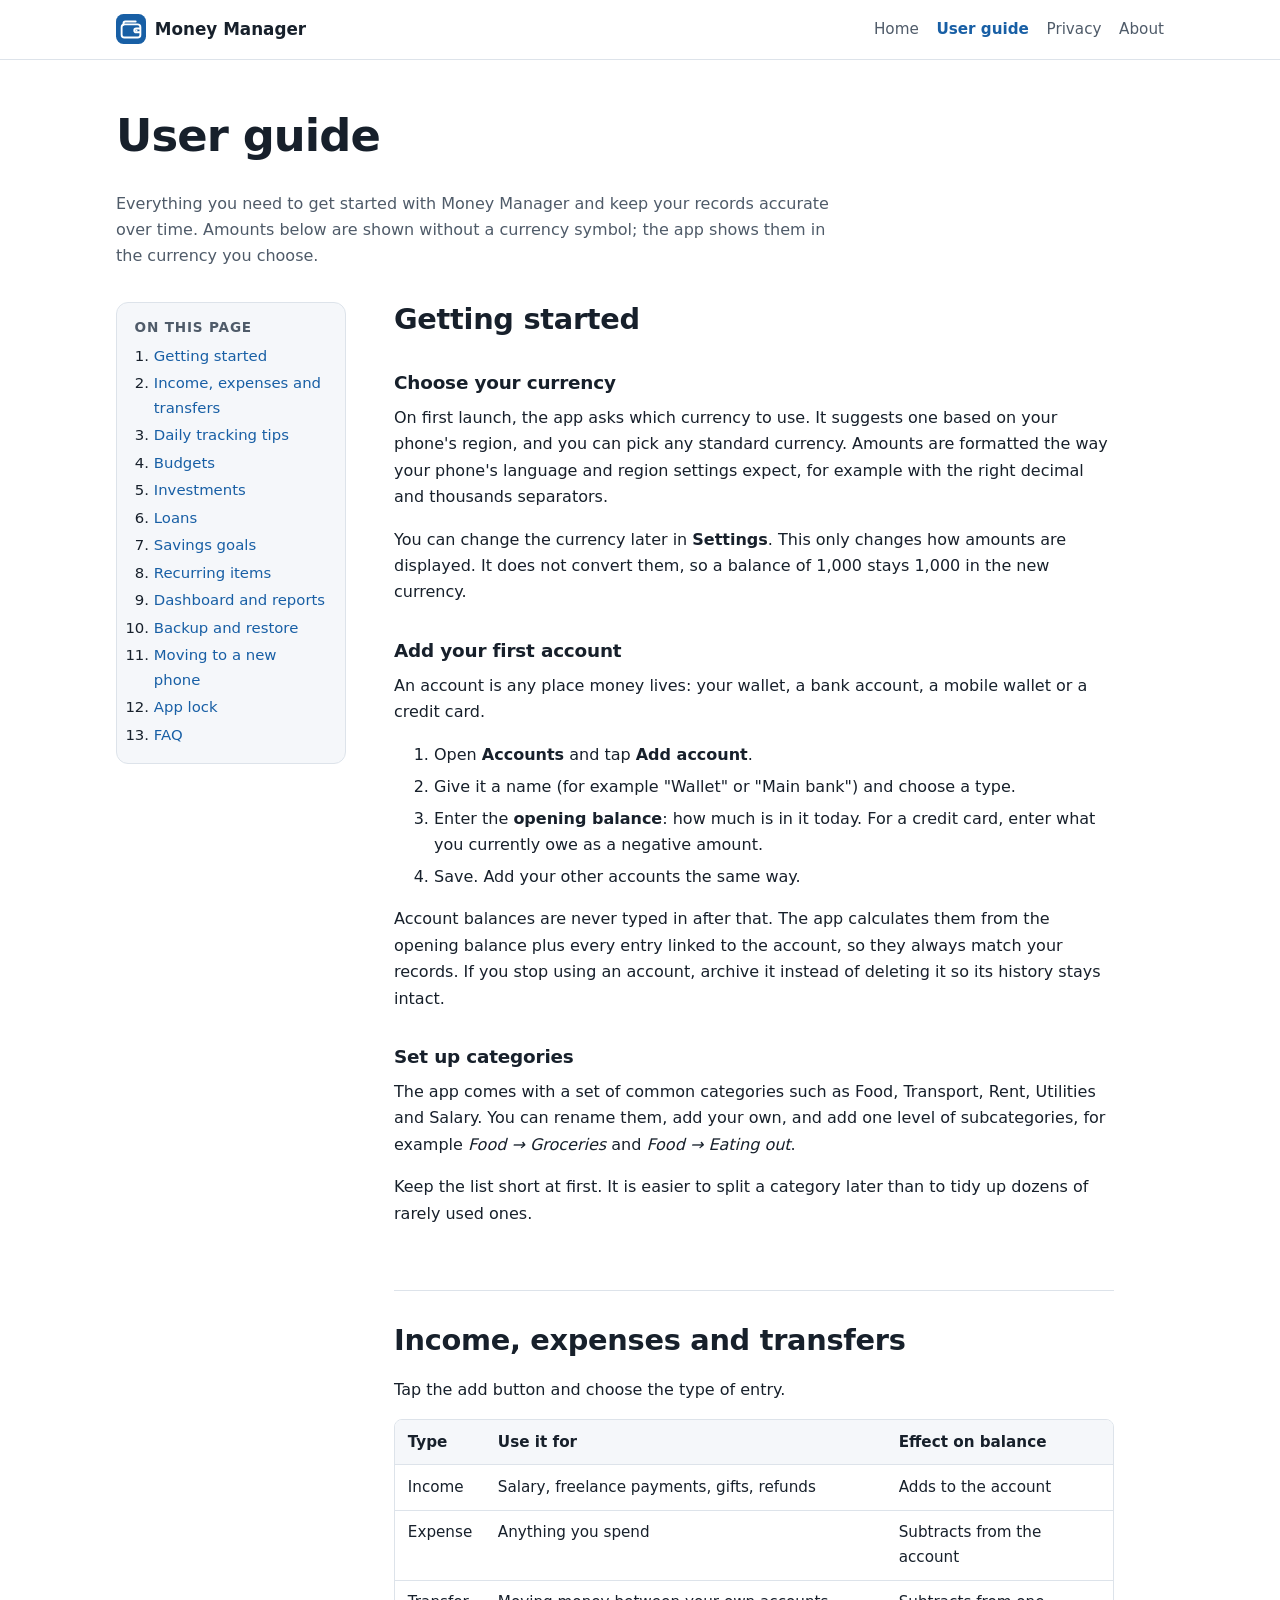
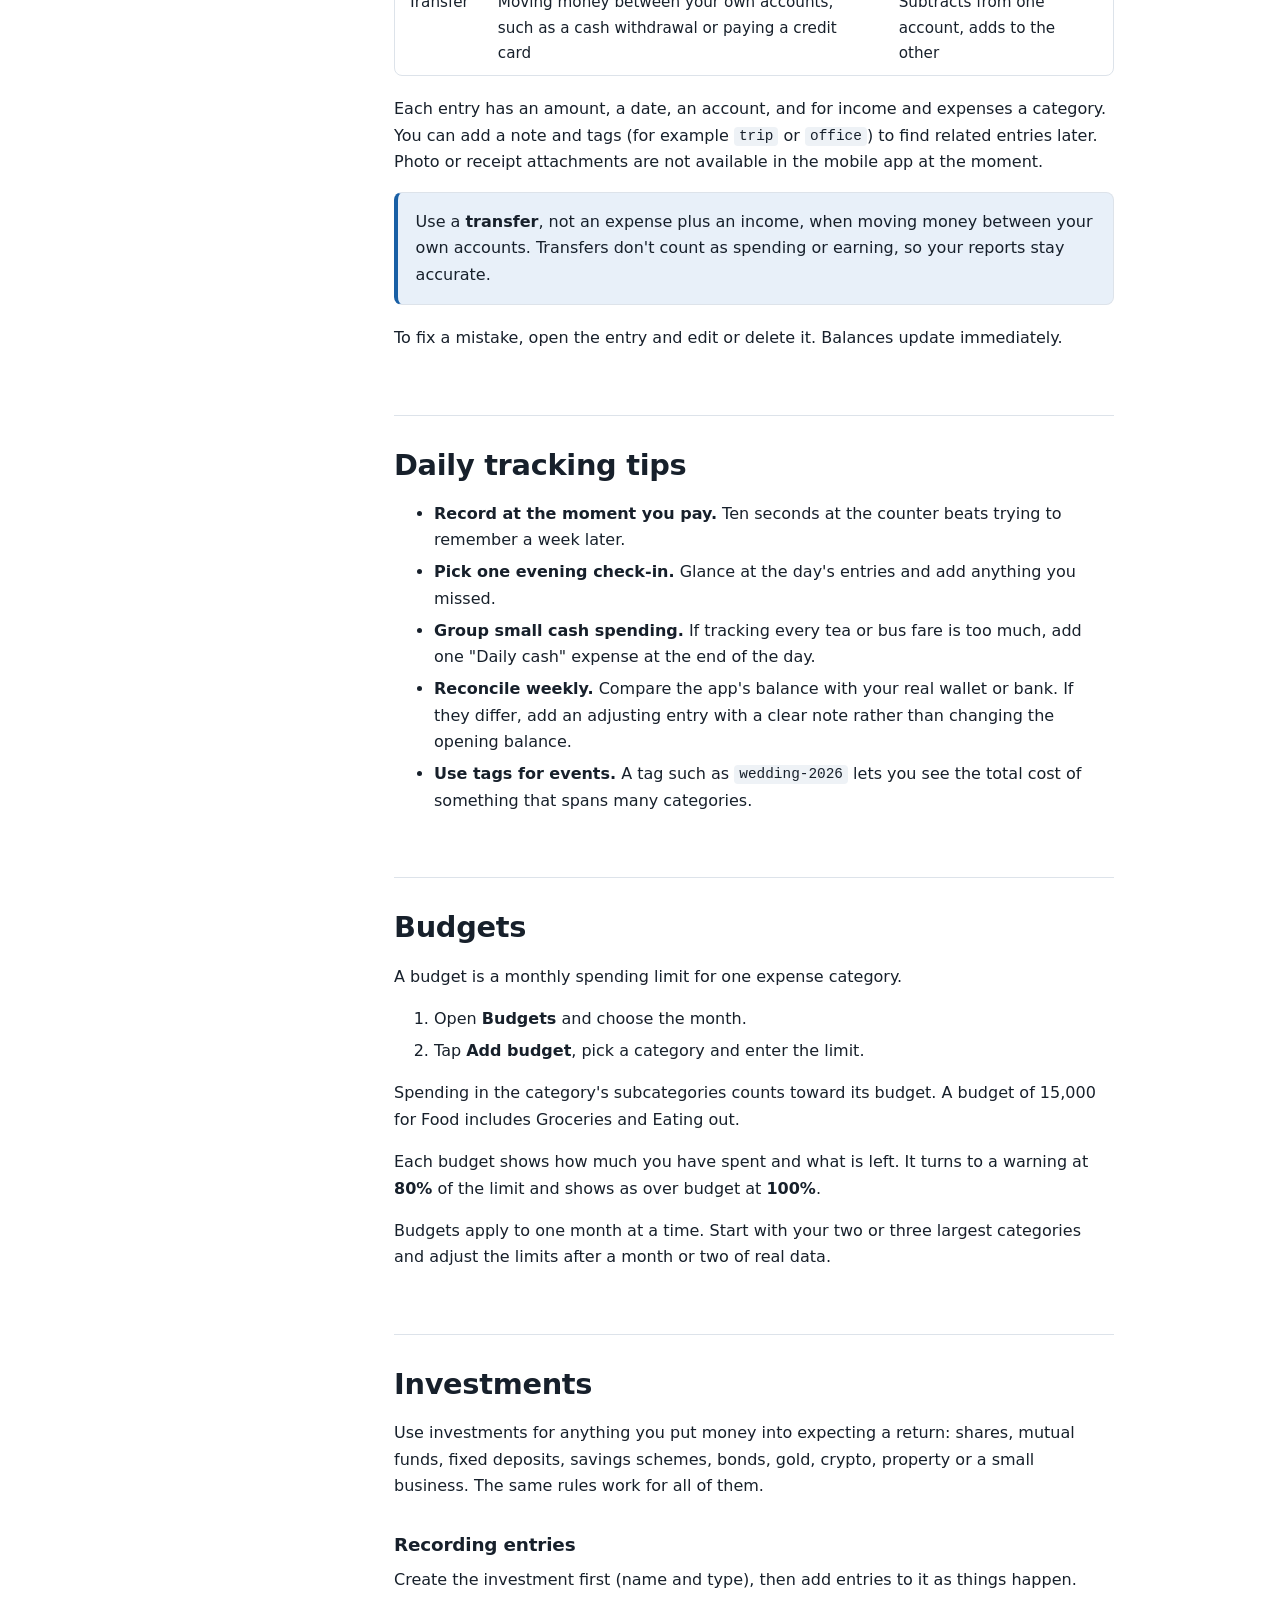
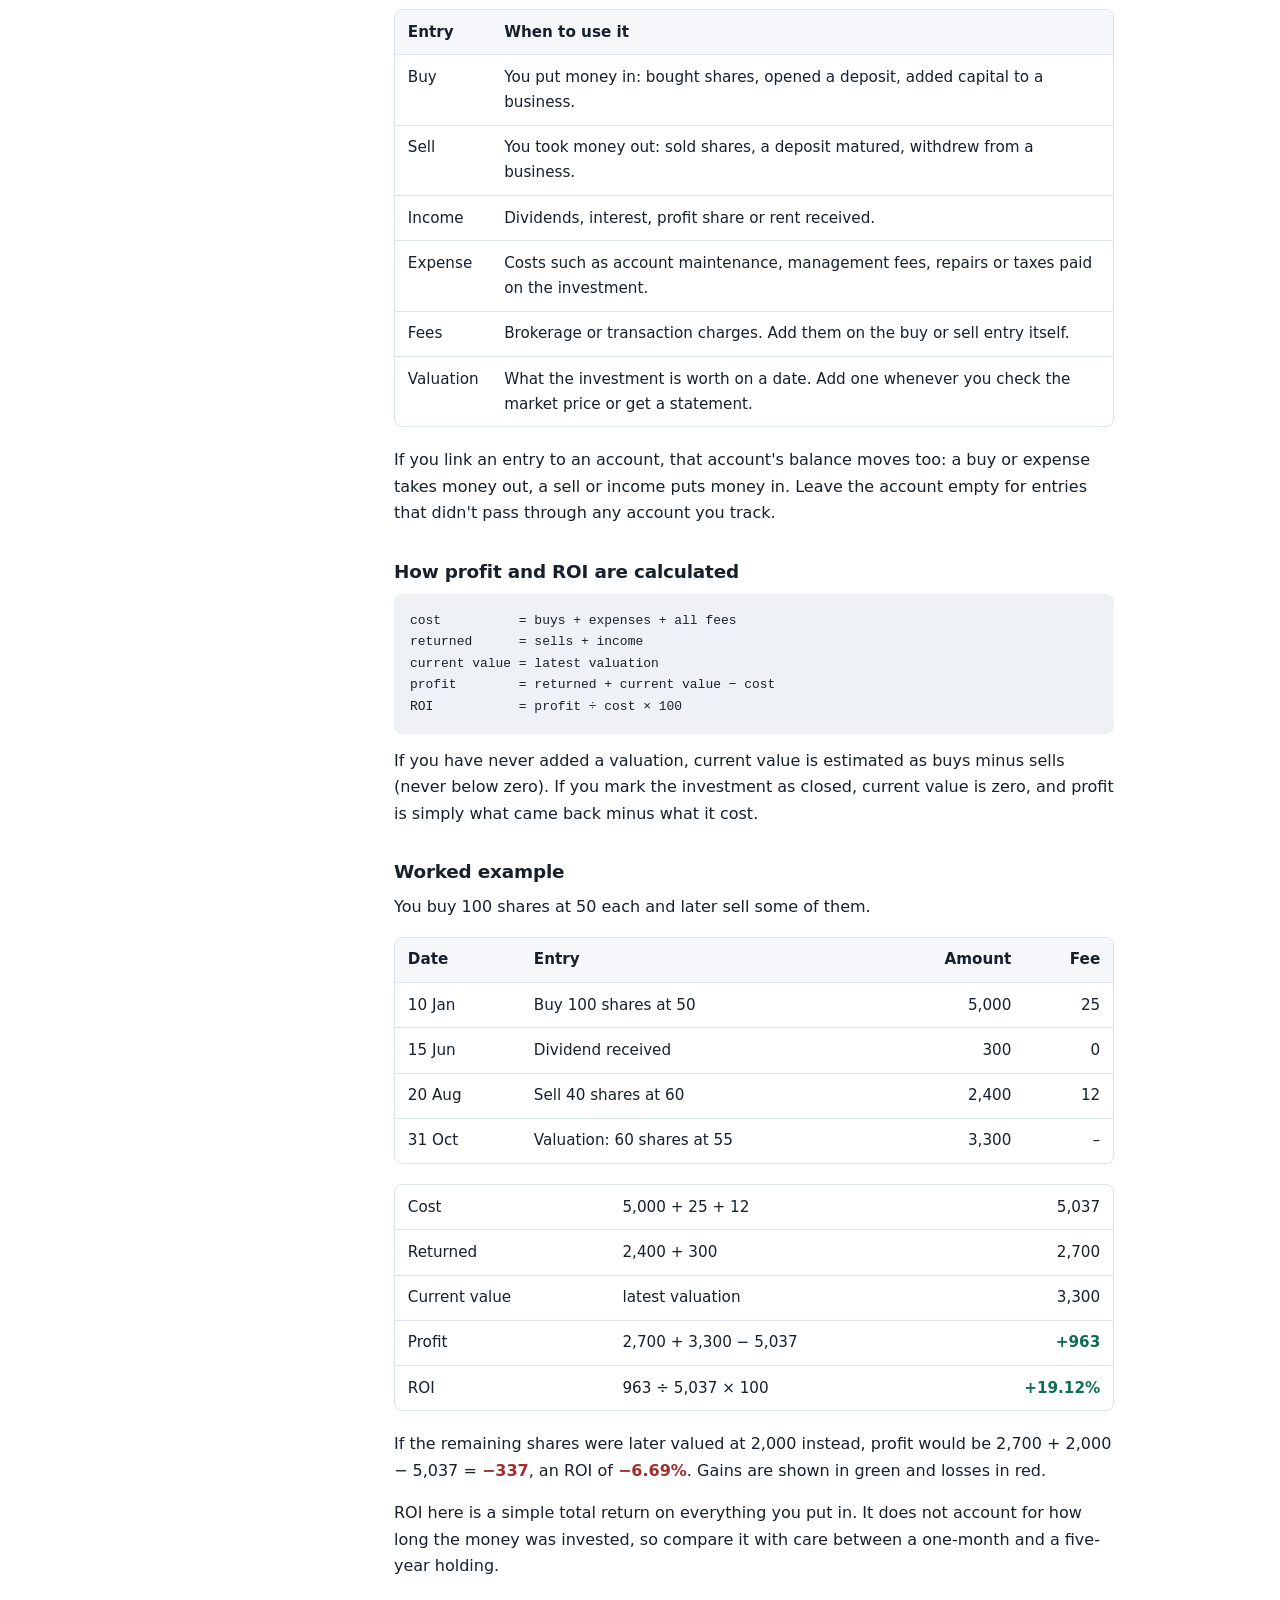
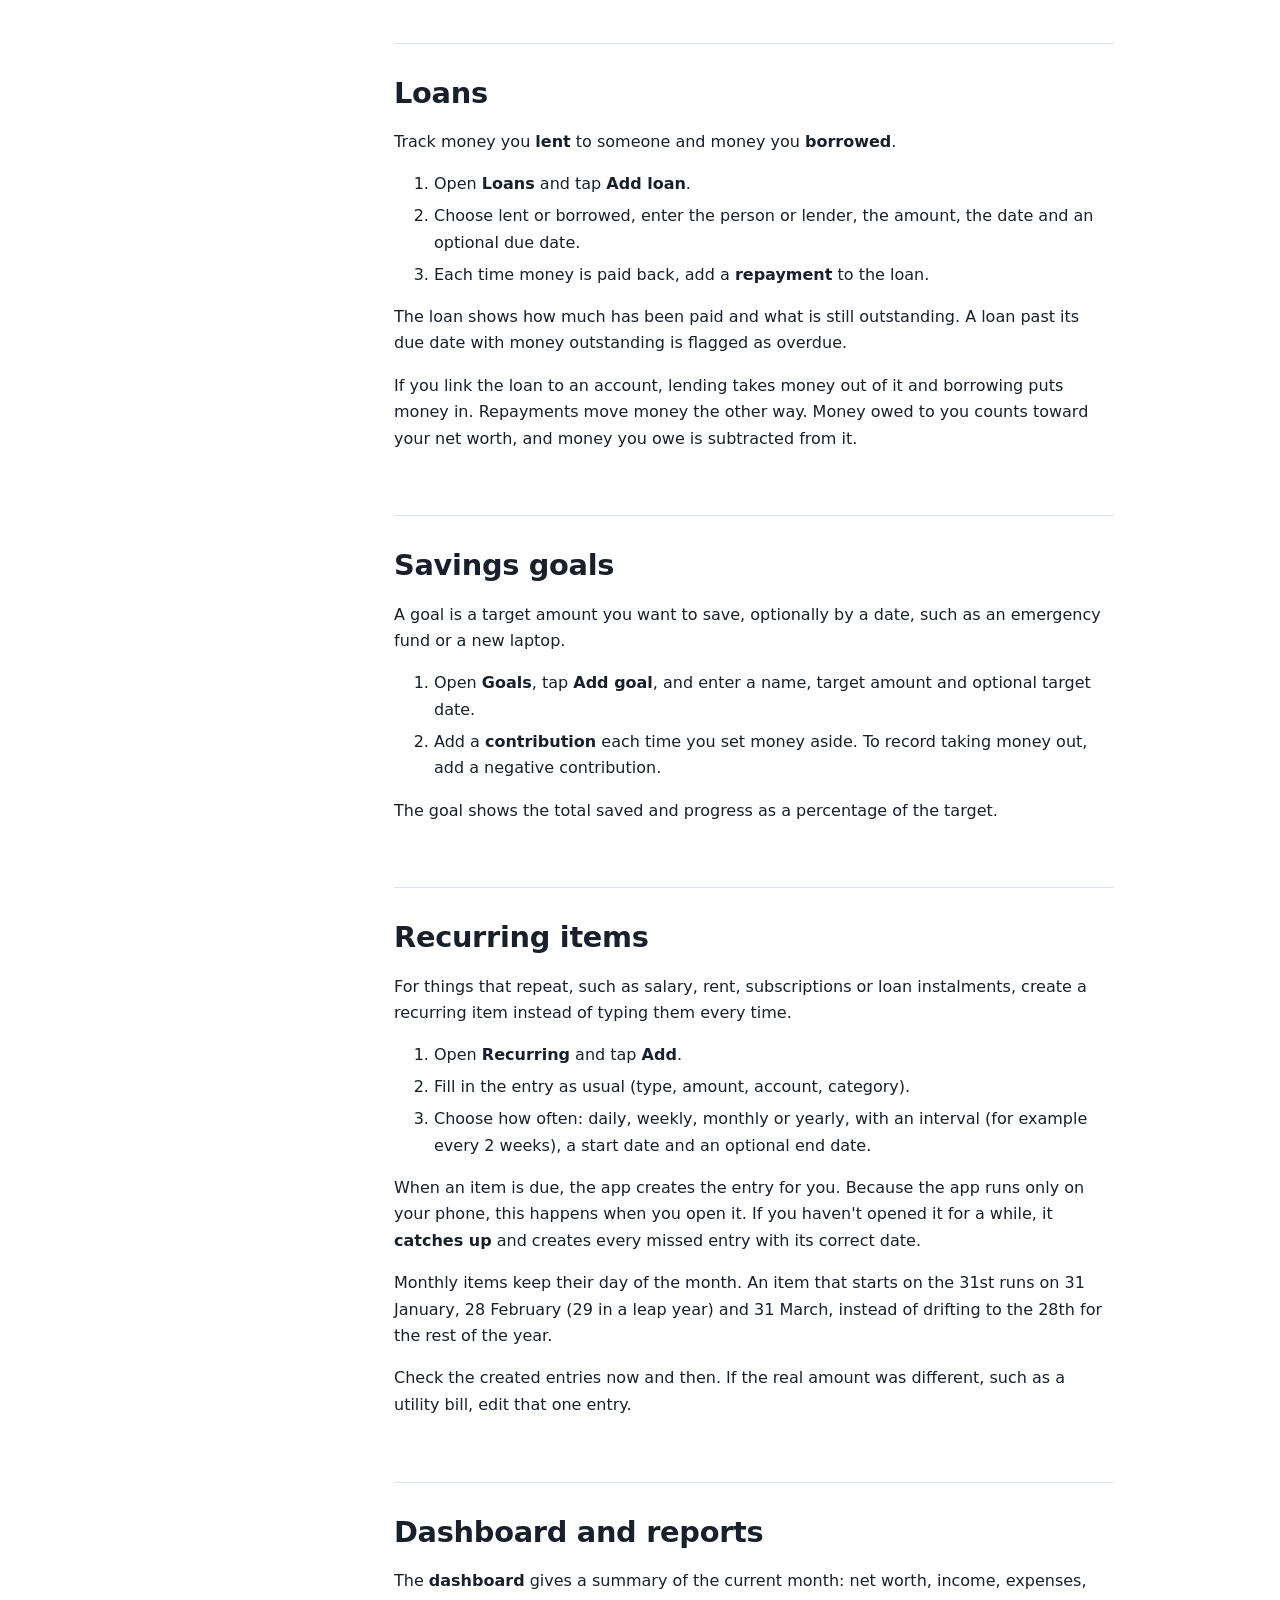
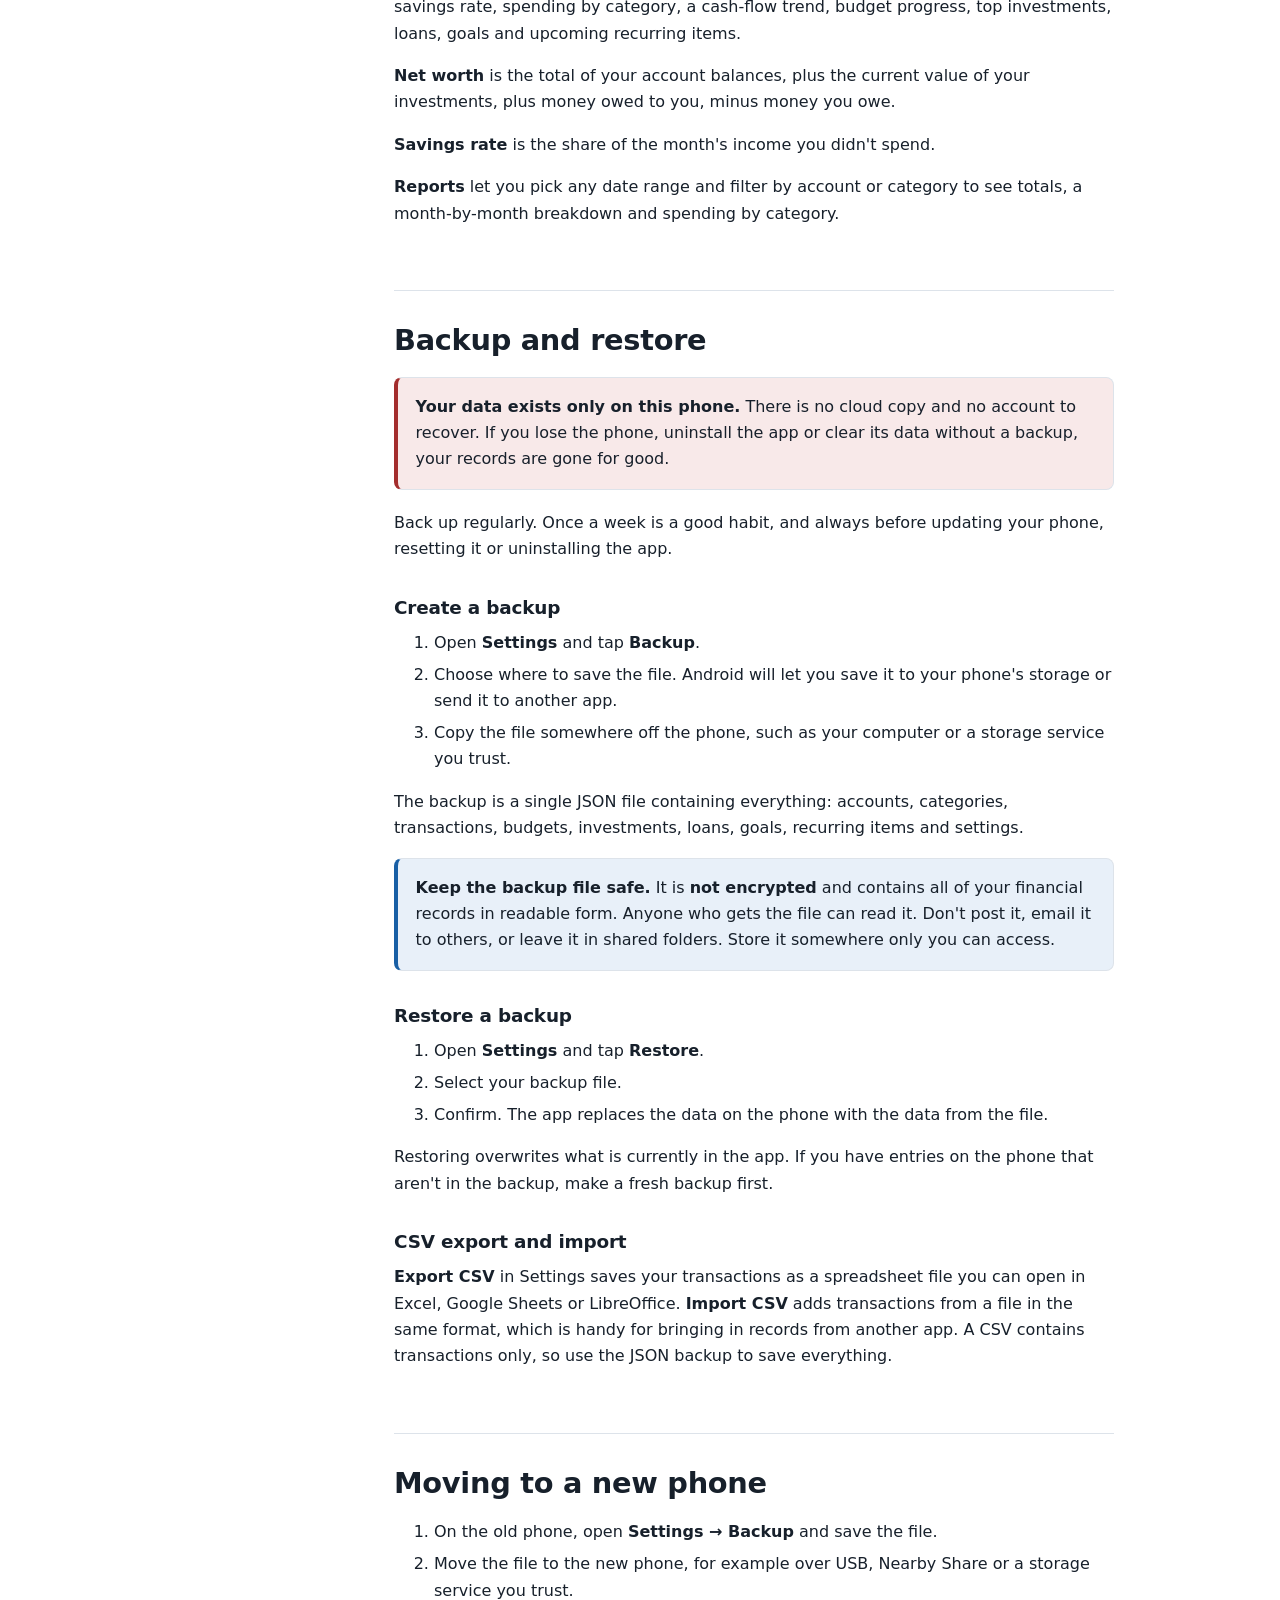
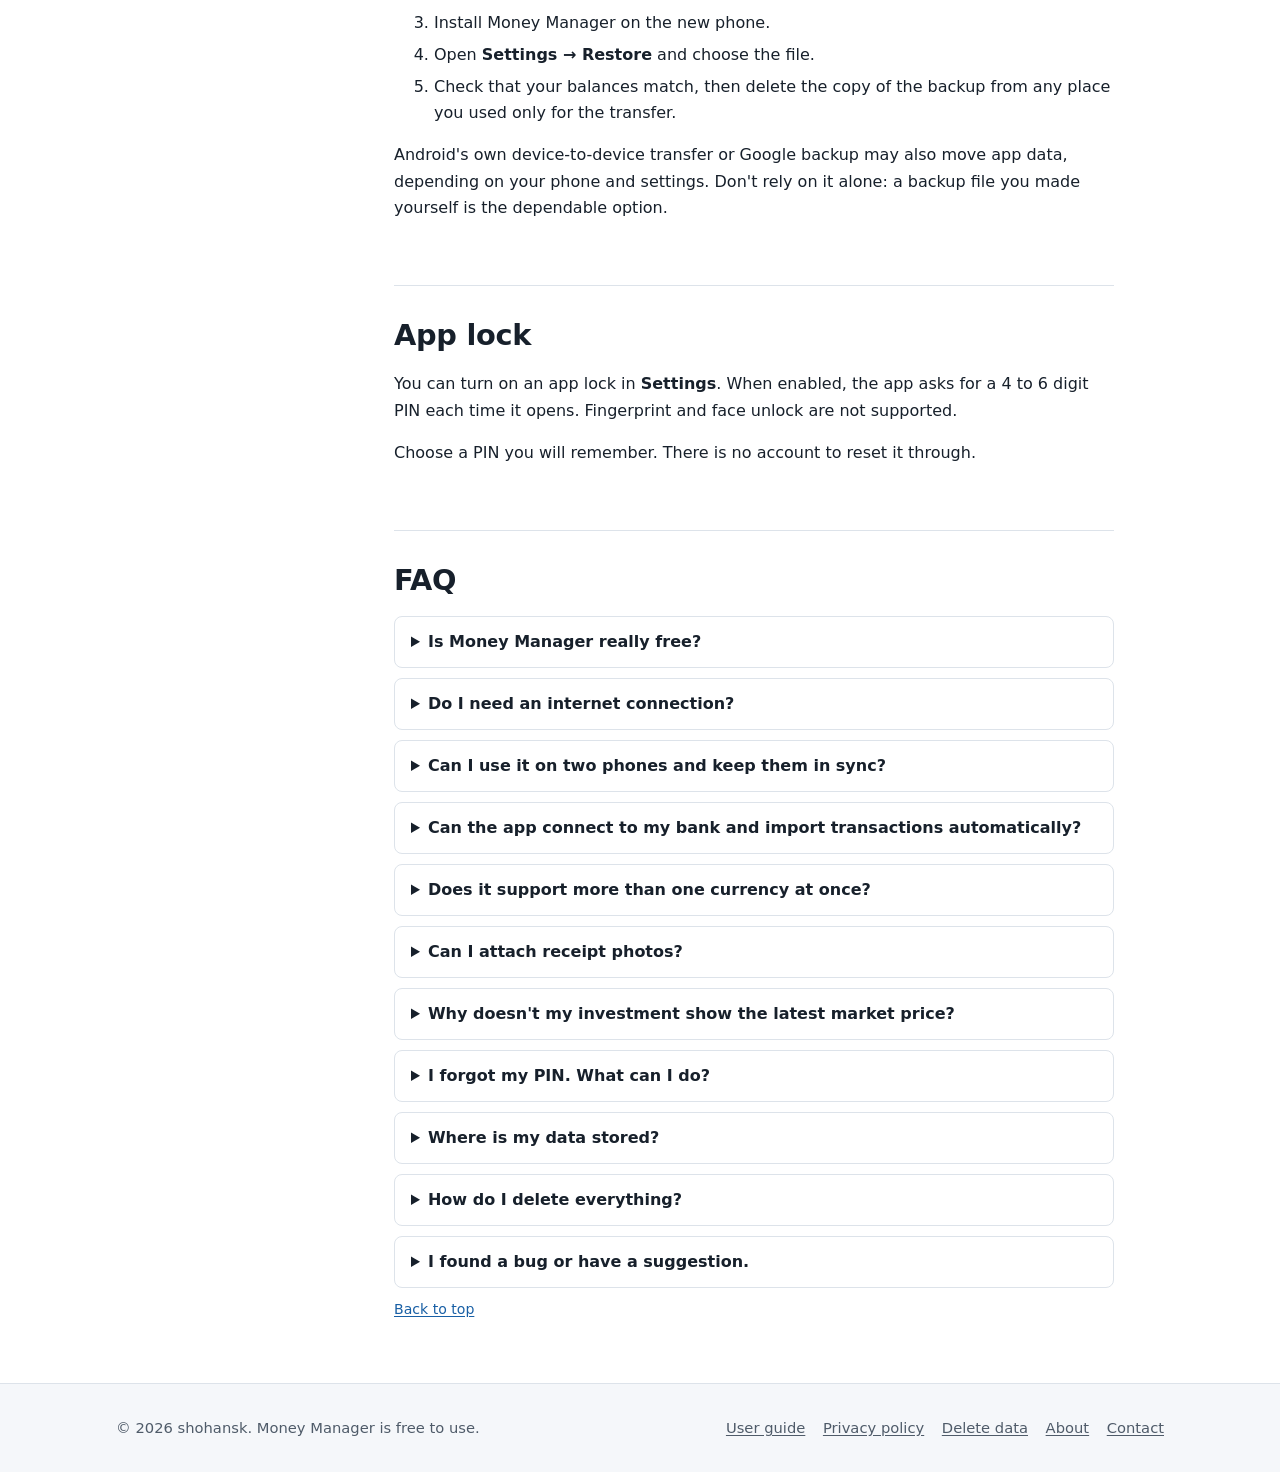
==== guide.html @ 329f346e "feat: Money Manager website, user guide and privacy policy Co-Authored-By: Claude Opus 5.5 <noreply@" ====
<!doctype html>
<html lang="en">
<head>
  <meta charset="utf-8">
  <meta name="viewport" content="width=device-width, initial-scale=1">
  <title>User guide · Money Manager</title>
  <meta name="description" content="How to use Money Manager: accounts, transactions, budgets, investments, loans, savings goals, recurring items, reports, and backup and restore.">
  <meta name="color-scheme" content="light dark">
  <meta name="theme-color" content="#185FA5">
  <link rel="canonical" href="https://shohansk.github.io/money-manager-site/guide.html">
  <link rel="icon" href="data:image/svg+xml,%3Csvg xmlns='http://www.w3.org/2000/svg' viewBox='0 0 32 32'%3E%3Crect width='32' height='32' rx='8' fill='%23185FA5'/%3E%3Crect x='6' y='9' width='20' height='15' rx='3' fill='none' stroke='white' stroke-width='2'/%3E%3Ccircle cx='21' cy='16.5' r='1.6' fill='white'/%3E%3C/svg%3E">
  <link rel="stylesheet" href="style.css">
</head>
<body>
  <a class="skip-link" href="#main">Skip to content</a>

  <header class="site-header">
    <div class="container">
      <a class="brand" href="index.html" aria-label="Money Manager home">
        <svg viewBox="0 0 32 32" aria-hidden="true"><rect width="32" height="32" rx="8" fill="#185FA5"/><path d="M8 11.5V10a2 2 0 0 1 2-2h11" fill="none" stroke="#fff" stroke-width="2" stroke-linecap="round"/><rect x="6" y="11" width="20" height="14" rx="3" fill="none" stroke="#fff" stroke-width="2"/><path d="M26 15.5h-4.5a2 2 0 0 0 0 4H26" fill="none" stroke="#fff" stroke-width="2"/><circle cx="21.8" cy="17.5" r="1.1" fill="#fff"/></svg>
        Money Manager
      </a>
      <nav class="site-nav" aria-label="Main">
        <ul>
          <li><a href="index.html">Home</a></li>
          <li><a href="guide.html" aria-current="page">User guide</a></li>
          <li><a href="privacy.html">Privacy</a></li>
          <li><a href="about.html">About</a></li>
        </ul>
      </nav>
    </div>
  </header>

  <main id="main">
    <div class="container">
      <div class="page-head prose">
        <h1 id="top">User guide</h1>
        <p>Everything you need to get started with Money Manager and keep your records accurate over time. Amounts below are shown without a currency symbol; the app shows them in the currency you choose.</p>
      </div>

      <div class="doc-layout">
        <nav class="toc" aria-labelledby="toc-title">
          <h2 id="toc-title">On this page</h2>
          <ol>
            <li><a href="#getting-started">Getting started</a></li>
            <li><a href="#transactions">Income, expenses and transfers</a></li>
            <li><a href="#daily-tips">Daily tracking tips</a></li>
            <li><a href="#budgets">Budgets</a></li>
            <li><a href="#investments">Investments</a></li>
            <li><a href="#loans">Loans</a></li>
            <li><a href="#goals">Savings goals</a></li>
            <li><a href="#recurring">Recurring items</a></li>
            <li><a href="#reports">Dashboard and reports</a></li>
            <li><a href="#backup">Backup and restore</a></li>
            <li><a href="#new-phone">Moving to a new phone</a></li>
            <li><a href="#app-lock">App lock</a></li>
            <li><a href="#faq">FAQ</a></li>
          </ol>
        </nav>

        <div class="doc-content prose">
          <section id="getting-started">
            <h2>Getting started</h2>
            <h3>Choose your currency</h3>
            <p>On first launch, the app asks which currency to use. It suggests one based on your phone's region, and you can pick any standard currency. Amounts are formatted the way your phone's language and region settings expect, for example with the right decimal and thousands separators.</p>
            <p>You can change the currency later in <strong>Settings</strong>. This only changes how amounts are displayed. It does not convert them, so a balance of 1,000 stays 1,000 in the new currency.</p>

            <h3>Add your first account</h3>
            <p>An account is any place money lives: your wallet, a bank account, a mobile wallet or a credit card.</p>
            <ol>
              <li>Open <strong>Accounts</strong> and tap <strong>Add account</strong>.</li>
              <li>Give it a name (for example "Wallet" or "Main bank") and choose a type.</li>
              <li>Enter the <strong>opening balance</strong>: how much is in it today. For a credit card, enter what you currently owe as a negative amount.</li>
              <li>Save. Add your other accounts the same way.</li>
            </ol>
            <p>Account balances are never typed in after that. The app calculates them from the opening balance plus every entry linked to the account, so they always match your records. If you stop using an account, archive it instead of deleting it so its history stays intact.</p>

            <h3>Set up categories</h3>
            <p>The app comes with a set of common categories such as Food, Transport, Rent, Utilities and Salary. You can rename them, add your own, and add one level of subcategories, for example <em>Food → Groceries</em> and <em>Food → Eating out</em>.</p>
            <p>Keep the list short at first. It is easier to split a category later than to tidy up dozens of rarely used ones.</p>
          </section>

          <section id="transactions">
            <h2>Income, expenses and transfers</h2>
            <p>Tap the add button and choose the type of entry.</p>
            <div class="table-wrap">
              <table>
                <thead><tr><th>Type</th><th>Use it for</th><th>Effect on balance</th></tr></thead>
                <tbody>
                  <tr><td>Income</td><td>Salary, freelance payments, gifts, refunds</td><td>Adds to the account</td></tr>
                  <tr><td>Expense</td><td>Anything you spend</td><td>Subtracts from the account</td></tr>
                  <tr><td>Transfer</td><td>Moving money between your own accounts, such as a cash withdrawal or paying a credit card</td><td>Subtracts from one account, adds to the other</td></tr>
                </tbody>
              </table>
            </div>
            <p>Each entry has an amount, a date, an account, and for income and expenses a category. You can add a note and tags (for example <code>trip</code> or <code>office</code>) to find related entries later. Photo or receipt attachments are not available in the mobile app at the moment.</p>
            <div class="callout">
              <p>Use a <strong>transfer</strong>, not an expense plus an income, when moving money between your own accounts. Transfers don't count as spending or earning, so your reports stay accurate.</p>
            </div>
            <p>To fix a mistake, open the entry and edit or delete it. Balances update immediately.</p>
          </section>

          <section id="daily-tips">
            <h2>Daily tracking tips</h2>
            <ul>
              <li><strong>Record at the moment you pay.</strong> Ten seconds at the counter beats trying to remember a week later.</li>
              <li><strong>Pick one evening check-in.</strong> Glance at the day's entries and add anything you missed.</li>
              <li><strong>Group small cash spending.</strong> If tracking every tea or bus fare is too much, add one "Daily cash" expense at the end of the day.</li>
              <li><strong>Reconcile weekly.</strong> Compare the app's balance with your real wallet or bank. If they differ, add an adjusting entry with a clear note rather than changing the opening balance.</li>
              <li><strong>Use tags for events.</strong> A tag such as <code>wedding-2026</code> lets you see the total cost of something that spans many categories.</li>
            </ul>
          </section>

          <section id="budgets">
            <h2>Budgets</h2>
            <p>A budget is a monthly spending limit for one expense category.</p>
            <ol>
              <li>Open <strong>Budgets</strong> and choose the month.</li>
              <li>Tap <strong>Add budget</strong>, pick a category and enter the limit.</li>
            </ol>
            <p>Spending in the category's subcategories counts toward its budget. A budget of 15,000 for Food includes Groceries and Eating out.</p>
            <p>Each budget shows how much you have spent and what is left. It turns to a warning at <strong>80%</strong> of the limit and shows as over budget at <strong>100%</strong>.</p>
            <p>Budgets apply to one month at a time. Start with your two or three largest categories and adjust the limits after a month or two of real data.</p>
          </section>

          <section id="investments">
            <h2>Investments</h2>
            <p>Use investments for anything you put money into expecting a return: shares, mutual funds, fixed deposits, savings schemes, bonds, gold, crypto, property or a small business. The same rules work for all of them.</p>

            <h3>Recording entries</h3>
            <p>Create the investment first (name and type), then add entries to it as things happen.</p>
            <div class="table-wrap">
              <table>
                <thead><tr><th>Entry</th><th>When to use it</th></tr></thead>
                <tbody>
                  <tr><td>Buy</td><td>You put money in: bought shares, opened a deposit, added capital to a business.</td></tr>
                  <tr><td>Sell</td><td>You took money out: sold shares, a deposit matured, withdrew from a business.</td></tr>
                  <tr><td>Income</td><td>Dividends, interest, profit share or rent received.</td></tr>
                  <tr><td>Expense</td><td>Costs such as account maintenance, management fees, repairs or taxes paid on the investment.</td></tr>
                  <tr><td>Fees</td><td>Brokerage or transaction charges. Add them on the buy or sell entry itself.</td></tr>
                  <tr><td>Valuation</td><td>What the investment is worth on a date. Add one whenever you check the market price or get a statement.</td></tr>
                </tbody>
              </table>
            </div>
            <p>If you link an entry to an account, that account's balance moves too: a buy or expense takes money out, a sell or income puts money in. Leave the account empty for entries that didn't pass through any account you track.</p>

            <h3>How profit and ROI are calculated</h3>
            <pre><code>cost          = buys + expenses + all fees
returned      = sells + income
current value = latest valuation
profit        = returned + current value − cost
ROI           = profit ÷ cost × 100</code></pre>
            <p>If you have never added a valuation, current value is estimated as buys minus sells (never below zero). If you mark the investment as closed, current value is zero, and profit is simply what came back minus what it cost.</p>

            <h3>Worked example</h3>
            <p>You buy 100 shares at 50 each and later sell some of them.</p>
            <div class="table-wrap">
              <table>
                <thead><tr><th>Date</th><th>Entry</th><th class="num">Amount</th><th class="num">Fee</th></tr></thead>
                <tbody>
                  <tr><td>10 Jan</td><td>Buy 100 shares at 50</td><td class="num">5,000</td><td class="num">25</td></tr>
                  <tr><td>15 Jun</td><td>Dividend received</td><td class="num">300</td><td class="num">0</td></tr>
                  <tr><td>20 Aug</td><td>Sell 40 shares at 60</td><td class="num">2,400</td><td class="num">12</td></tr>
                  <tr><td>31 Oct</td><td>Valuation: 60 shares at 55</td><td class="num">3,300</td><td class="num">–</td></tr>
                </tbody>
              </table>
            </div>
            <div class="table-wrap">
              <table>
                <tbody>
                  <tr><td>Cost</td><td>5,000 + 25 + 12</td><td class="num">5,037</td></tr>
                  <tr><td>Returned</td><td>2,400 + 300</td><td class="num">2,700</td></tr>
                  <tr><td>Current value</td><td>latest valuation</td><td class="num">3,300</td></tr>
                  <tr><td>Profit</td><td>2,700 + 3,300 − 5,037</td><td class="num gain">+963</td></tr>
                  <tr><td>ROI</td><td>963 ÷ 5,037 × 100</td><td class="num gain">+19.12%</td></tr>
                </tbody>
              </table>
            </div>
            <p>If the remaining shares were later valued at 2,000 instead, profit would be 2,700 + 2,000 − 5,037 = <span class="loss">−337</span>, an ROI of <span class="loss">−6.69%</span>. Gains are shown in green and losses in red.</p>
            <p>ROI here is a simple total return on everything you put in. It does not account for how long the money was invested, so compare it with care between a one-month and a five-year holding.</p>
          </section>

          <section id="loans">
            <h2>Loans</h2>
            <p>Track money you <strong>lent</strong> to someone and money you <strong>borrowed</strong>.</p>
            <ol>
              <li>Open <strong>Loans</strong> and tap <strong>Add loan</strong>.</li>
              <li>Choose lent or borrowed, enter the person or lender, the amount, the date and an optional due date.</li>
              <li>Each time money is paid back, add a <strong>repayment</strong> to the loan.</li>
            </ol>
            <p>The loan shows how much has been paid and what is still outstanding. A loan past its due date with money outstanding is flagged as overdue.</p>
            <p>If you link the loan to an account, lending takes money out of it and borrowing puts money in. Repayments move money the other way. Money owed to you counts toward your net worth, and money you owe is subtracted from it.</p>
          </section>

          <section id="goals">
            <h2>Savings goals</h2>
            <p>A goal is a target amount you want to save, optionally by a date, such as an emergency fund or a new laptop.</p>
            <ol>
              <li>Open <strong>Goals</strong>, tap <strong>Add goal</strong>, and enter a name, target amount and optional target date.</li>
              <li>Add a <strong>contribution</strong> each time you set money aside. To record taking money out, add a negative contribution.</li>
            </ol>
            <p>The goal shows the total saved and progress as a percentage of the target.</p>
          </section>

          <section id="recurring">
            <h2>Recurring items</h2>
            <p>For things that repeat, such as salary, rent, subscriptions or loan instalments, create a recurring item instead of typing them every time.</p>
            <ol>
              <li>Open <strong>Recurring</strong> and tap <strong>Add</strong>.</li>
              <li>Fill in the entry as usual (type, amount, account, category).</li>
              <li>Choose how often: daily, weekly, monthly or yearly, with an interval (for example every 2 weeks), a start date and an optional end date.</li>
            </ol>
            <p>When an item is due, the app creates the entry for you. Because the app runs only on your phone, this happens when you open it. If you haven't opened it for a while, it <strong>catches up</strong> and creates every missed entry with its correct date.</p>
            <p>Monthly items keep their day of the month. An item that starts on the 31st runs on 31 January, 28 February (29 in a leap year) and 31 March, instead of drifting to the 28th for the rest of the year.</p>
            <p>Check the created entries now and then. If the real amount was different, such as a utility bill, edit that one entry.</p>
          </section>

          <section id="reports">
            <h2>Dashboard and reports</h2>
            <p>The <strong>dashboard</strong> gives a summary of the current month: net worth, income, expenses, savings rate, spending by category, a cash-flow trend, budget progress, top investments, loans, goals and upcoming recurring items.</p>
            <p><strong>Net worth</strong> is the total of your account balances, plus the current value of your investments, plus money owed to you, minus money you owe.</p>
            <p><strong>Savings rate</strong> is the share of the month's income you didn't spend.</p>
            <p><strong>Reports</strong> let you pick any date range and filter by account or category to see totals, a month-by-month breakdown and spending by category.</p>
          </section>

          <section id="backup">
            <h2>Backup and restore</h2>
            <div class="callout callout-warn">
              <p><strong>Your data exists only on this phone.</strong> There is no cloud copy and no account to recover. If you lose the phone, uninstall the app or clear its data without a backup, your records are gone for good.</p>
            </div>
            <p>Back up regularly. Once a week is a good habit, and always before updating your phone, resetting it or uninstalling the app.</p>

            <h3>Create a backup</h3>
            <ol>
              <li>Open <strong>Settings</strong> and tap <strong>Backup</strong>.</li>
              <li>Choose where to save the file. Android will let you save it to your phone's storage or send it to another app.</li>
              <li>Copy the file somewhere off the phone, such as your computer or a storage service you trust.</li>
            </ol>
            <p>The backup is a single JSON file containing everything: accounts, categories, transactions, budgets, investments, loans, goals, recurring items and settings.</p>

            <div class="callout">
              <p><strong>Keep the backup file safe.</strong> It is <strong>not encrypted</strong> and contains all of your financial records in readable form. Anyone who gets the file can read it. Don't post it, email it to others, or leave it in shared folders. Store it somewhere only you can access.</p>
            </div>

            <h3>Restore a backup</h3>
            <ol>
              <li>Open <strong>Settings</strong> and tap <strong>Restore</strong>.</li>
              <li>Select your backup file.</li>
              <li>Confirm. The app replaces the data on the phone with the data from the file.</li>
            </ol>
            <p>Restoring overwrites what is currently in the app. If you have entries on the phone that aren't in the backup, make a fresh backup first.</p>

            <h3>CSV export and import</h3>
            <p><strong>Export CSV</strong> in Settings saves your transactions as a spreadsheet file you can open in Excel, Google Sheets or LibreOffice. <strong>Import CSV</strong> adds transactions from a file in the same format, which is handy for bringing in records from another app. A CSV contains transactions only, so use the JSON backup to save everything.</p>
          </section>

          <section id="new-phone">
            <h2>Moving to a new phone</h2>
            <ol>
              <li>On the old phone, open <strong>Settings → Backup</strong> and save the file.</li>
              <li>Move the file to the new phone, for example over USB, Nearby Share or a storage service you trust.</li>
              <li>Install Money Manager on the new phone.</li>
              <li>Open <strong>Settings → Restore</strong> and choose the file.</li>
              <li>Check that your balances match, then delete the copy of the backup from any place you used only for the transfer.</li>
            </ol>
            <p>Android's own device-to-device transfer or Google backup may also move app data, depending on your phone and settings. Don't rely on it alone: a backup file you made yourself is the dependable option.</p>
          </section>

          <section id="app-lock">
            <h2>App lock</h2>
            <p>You can turn on an app lock in <strong>Settings</strong>. When enabled, the app asks for a 4 to 6 digit PIN each time it opens. Fingerprint and face unlock are not supported.</p>
            <p>Choose a PIN you will remember. There is no account to reset it through.</p>
          </section>

          <section id="faq">
            <h2>FAQ</h2>
            <details>
              <summary>Is Money Manager really free?</summary>
              <p>Yes. There are no ads, no in-app purchases and no subscription.</p>
            </details>
            <details>
              <summary>Do I need an internet connection?</summary>
              <p>No. The app works fully offline and makes no network requests.</p>
            </details>
            <details>
              <summary>Can I use it on two phones and keep them in sync?</summary>
              <p>No. There is no sync because there is no server. You can move data between phones with a backup file, but changes made on one phone won't appear on the other.</p>
            </details>
            <details>
              <summary>Can the app connect to my bank and import transactions automatically?</summary>
              <p>No. Entries are added by you, or imported from a CSV file.</p>
            </details>
            <details>
              <summary>Does it support more than one currency at once?</summary>
              <p>No. All amounts use the single currency you chose. Changing the currency in Settings changes the symbol and format only; it doesn't convert existing amounts.</p>
            </details>
            <details>
              <summary>Can I attach receipt photos?</summary>
              <p>Not in the current mobile app. Use the note field to record details.</p>
            </details>
            <details>
              <summary>Why doesn't my investment show the latest market price?</summary>
              <p>The app never goes online, so it can't fetch prices. Add a valuation whenever you want to update the current value.</p>
            </details>
            <details>
              <summary>I forgot my PIN. What can I do?</summary>
              <p>There is no remote reset. If you can't unlock the app, you would need to clear its data, which deletes your records, and then restore from your latest backup.</p>
            </details>
            <details>
              <summary>Where is my data stored?</summary>
              <p>In a private database inside the app's storage on your phone. Other apps can't read it. See the <a href="privacy.html">privacy policy</a> for details.</p>
            </details>
            <details>
              <summary>How do I delete everything?</summary>
              <p>Use <strong>Settings → Delete all data</strong>, or see <a href="delete-data.html">how to delete your data</a> for other options.</p>
            </details>
            <details>
              <summary>I found a bug or have a suggestion.</summary>
              <p>Please open an issue on <a href="https://github.com/shohansk/money-manager-site/issues">GitHub Issues</a>. Don't include real financial data or your backup file.</p>
            </details>
            <p class="back-top"><a href="#top">Back to top</a></p>
          </section>
        </div>
      </div>
    </div>
  </main>

  <footer class="site-footer">
    <div class="container">
      <p>&copy; 2026 shohansk. Money Manager is free to use.</p>
      <ul>
        <li><a href="guide.html">User guide</a></li>
        <li><a href="privacy.html">Privacy policy</a></li>
        <li><a href="delete-data.html">Delete data</a></li>
        <li><a href="about.html">About</a></li>
        <li><a href="https://github.com/shohansk/money-manager-site/issues">Contact</a></li>
      </ul>
    </div>
  </footer>
</body>
</html>
---- style.css ----
/* Money Manager site: shared styles. No build step. */

:root {
  --accent: #185fa5;
  --accent-strong: #124a82;
  --accent-soft: #e8f0f9;
  --gain: #0f6e56;
  --gain-soft: #e5f3ef;
  --loss: #a32d2d;
  --loss-soft: #f8e9e9;
  --bg: #ffffff;
  --bg-alt: #f5f7fa;
  --surface: #ffffff;
  --text: #17202b;
  --muted: #4f5b69;
  --border: #dde3ea;
  --code-bg: #eef2f6;
  --shadow: 0 1px 2px rgba(16, 24, 40, 0.05), 0 4px 16px rgba(16, 24, 40, 0.05);
  --radius: 12px;
  --max: 1080px;
  --prose: 720px;
  --font: "Inter", system-ui, -apple-system, "Segoe UI", Roboto, "Noto Sans", sans-serif;
  --mono: ui-monospace, SFMono-Regular, Menlo, Consolas, monospace;
  color-scheme: light dark;
}

@media (prefers-color-scheme: dark) {
  :root {
    --accent: #6aa7e6;
    --accent-strong: #8dbcef;
    --accent-soft: #15283d;
    --gain: #4cc3a1;
    --gain-soft: #10291f;
    --loss: #ef8a8a;
    --loss-soft: #2f1616;
    --bg: #0f141a;
    --bg-alt: #151c24;
    --surface: #18212b;
    --text: #e6ebf1;
    --muted: #a3afbd;
    --border: #2a3542;
    --code-bg: #1f2a36;
    --shadow: none;
  }
}

*,
*::before,
*::after {
  box-sizing: border-box;
}

html {
  -webkit-text-size-adjust: 100%;
  scroll-behavior: smooth;
  scroll-padding-top: 1rem;
}

body {
  margin: 0;
  background: var(--bg);
  color: var(--text);
  font-family: var(--font);
  font-size: 1rem;
  line-height: 1.65;
  overflow-wrap: break-word;
}

img,
svg {
  max-width: 100%;
}

a {
  color: var(--accent);
  text-underline-offset: 0.15em;
}

a:hover {
  color: var(--accent-strong);
}

a:focus-visible,
.btn:focus-visible {
  outline: 3px solid var(--accent);
  outline-offset: 2px;
  border-radius: 6px;
}

h1,
h2,
h3,
h4 {
  line-height: 1.25;
  letter-spacing: -0.01em;
  margin: 0 0 0.6em;
}

h1 {
  font-size: clamp(1.9rem, 5vw, 2.8rem);
  letter-spacing: -0.02em;
}

h2 {
  font-size: clamp(1.4rem, 3.5vw, 1.8rem);
  margin-top: 2.2em;
}

h3 {
  font-size: 1.15rem;
  margin-top: 1.8em;
}

p,
ul,
ol,
table,
pre {
  margin: 0 0 1em;
}

li + li {
  margin-top: 0.35em;
}

code {
  font-family: var(--mono);
  font-size: 0.9em;
  background: var(--code-bg);
  padding: 0.1em 0.35em;
  border-radius: 4px;
}

pre {
  background: var(--code-bg);
  padding: 1rem;
  border-radius: 8px;
  overflow-x: auto;
  font-size: 0.9rem;
  line-height: 1.5;
}

pre code {
  background: none;
  padding: 0;
}

.skip-link {
  position: absolute;
  left: -9999px;
}

.skip-link:focus {
  left: 1rem;
  top: 1rem;
  background: var(--surface);
  padding: 0.5rem 1rem;
  z-index: 10;
}

.container {
  max-width: var(--max);
  margin: 0 auto;
  padding: 0 16px;
}

.prose {
  max-width: var(--prose);
}

/* Header */

.site-header {
  border-bottom: 1px solid var(--border);
  background: var(--bg);
}

.site-header .container {
  display: flex;
  flex-wrap: wrap;
  align-items: center;
  justify-content: space-between;
  gap: 0.5rem 1.5rem;
  padding-top: 0.9rem;
  padding-bottom: 0.9rem;
}

.brand {
  display: inline-flex;
  align-items: center;
  gap: 0.55rem;
  font-weight: 700;
  font-size: 1.05rem;
  color: var(--text);
  text-decoration: none;
}

.brand svg {
  width: 30px;
  height: 30px;
  flex: none;
}

.site-nav ul {
  display: flex;
  flex-wrap: wrap;
  gap: 0.25rem 1.1rem;
  list-style: none;
  margin: 0;
  padding: 0;
}

.site-nav li + li {
  margin-top: 0;
}

.site-nav a {
  color: var(--muted);
  text-decoration: none;
  font-size: 0.95rem;
  padding: 0.25rem 0;
}

.site-nav a:hover,
.site-nav a[aria-current="page"] {
  color: var(--accent);
}

.site-nav a[aria-current="page"] {
  font-weight: 600;
}

/* Sections */

main {
  display: block;
}

.section {
  padding: 3.5rem 0;
}

.section-alt {
  background: var(--bg-alt);
}

.section h2:first-child {
  margin-top: 0;
}

.lead {
  font-size: 1.15rem;
  color: var(--muted);
  max-width: 40rem;
}

.page-head {
  padding: 3rem 0 1rem;
}

.page-head p {
  color: var(--muted);
}

.meta {
  font-size: 0.9rem;
  color: var(--muted);
}

/* Hero */

.hero {
  padding: 4rem 0 3rem;
}

.hero .lead {
  margin-bottom: 1.75rem;
}

.eyebrow {
  display: inline-block;
  font-size: 0.85rem;
  font-weight: 600;
  color: var(--gain);
  background: var(--gain-soft);
  padding: 0.25rem 0.7rem;
  border-radius: 999px;
  margin-bottom: 1rem;
}

.cta-row {
  display: flex;
  flex-wrap: wrap;
  gap: 0.75rem;
  align-items: center;
}

.btn {
  display: inline-flex;
  align-items: center;
  justify-content: center;
  gap: 0.5rem;
  min-height: 44px;
  padding: 0.65rem 1.2rem;
  border-radius: 10px;
  font-weight: 600;
  font-size: 0.98rem;
  text-decoration: none;
  border: 1px solid transparent;
  line-height: 1.2;
}

.btn-primary {
  background: var(--accent);
  color: #fff;
}

.btn-primary:hover {
  background: var(--accent-strong);
  color: #fff;
}

@media (prefers-color-scheme: dark) {
  .btn-primary,
  .btn-primary:hover {
    color: #0f141a;
  }
}

.btn-secondary {
  background: var(--surface);
  color: var(--accent);
  border-color: var(--border);
}

.btn-secondary:hover {
  border-color: var(--accent);
}

.btn[aria-disabled="true"] {
  opacity: 0.7;
  cursor: default;
}

.btn svg {
  width: 20px;
  height: 20px;
  flex: none;
}

.note {
  font-size: 0.88rem;
  color: var(--muted);
  margin-top: 0.75rem;
}

/* Cards and grids */

.grid {
  display: grid;
  gap: 1rem;
  grid-template-columns: repeat(auto-fill, minmax(min(100%, 240px), 1fr));
}

.card {
  background: var(--surface);
  border: 1px solid var(--border);
  border-radius: var(--radius);
  padding: 1.25rem;
  box-shadow: var(--shadow);
}

.card h3 {
  margin: 0 0 0.4rem;
  font-size: 1.05rem;
}

.card p {
  margin: 0;
  color: var(--muted);
  font-size: 0.95rem;
}

.icon {
  display: inline-flex;
  align-items: center;
  justify-content: center;
  width: 40px;
  height: 40px;
  border-radius: 10px;
  background: var(--accent-soft);
  color: var(--accent);
  margin-bottom: 0.75rem;
}

.icon svg {
  width: 22px;
  height: 22px;
}

.privacy-panel {
  display: grid;
  gap: 1.5rem;
  grid-template-columns: repeat(auto-fit, minmax(min(100%, 300px), 1fr));
  align-items: start;
}

.checklist {
  list-style: none;
  padding: 0;
}

.checklist li {
  position: relative;
  padding-left: 1.9rem;
}

.checklist li::before {
  content: "";
  position: absolute;
  left: 0;
  top: 0.3em;
  width: 1.1rem;
  height: 1.1rem;
  border-radius: 50%;
  background: var(--gain-soft);
  border: 2px solid var(--gain);
}

.checklist li::after {
  content: "";
  position: absolute;
  left: 0.38rem;
  top: 0.52em;
  width: 0.3rem;
  height: 0.55rem;
  border: solid var(--gain);
  border-width: 0 2px 2px 0;
  transform: rotate(45deg);
}

/* Callouts */

.callout {
  border: 1px solid var(--border);
  border-left: 4px solid var(--accent);
  background: var(--accent-soft);
  border-radius: 8px;
  padding: 1rem 1.1rem;
  margin: 0 0 1.25rem;
}

.callout p:last-child,
.callout ul:last-child {
  margin-bottom: 0;
}

.callout-warn {
  border-left-color: var(--loss);
  background: var(--loss-soft);
}

.callout-ok {
  border-left-color: var(--gain);
  background: var(--gain-soft);
}

/* Tables */

.table-wrap {
  overflow-x: auto;
  margin: 0 0 1.25rem;
  border: 1px solid var(--border);
  border-radius: 8px;
}

table {
  width: 100%;
  border-collapse: collapse;
  font-size: 0.95rem;
  margin: 0;
}

th,
td {
  text-align: left;
  padding: 0.6rem 0.8rem;
  border-bottom: 1px solid var(--border);
  vertical-align: top;
}

tr:last-child td {
  border-bottom: 0;
}

th {
  background: var(--bg-alt);
  font-weight: 600;
}

td.num,
th.num {
  text-align: right;
  font-variant-numeric: tabular-nums;
  white-space: nowrap;
}

.gain {
  color: var(--gain);
  font-weight: 600;
}

.loss {
  color: var(--loss);
  font-weight: 600;
}

/* Guide layout */

.doc-layout {
  display: grid;
  gap: 2rem;
  grid-template-columns: minmax(0, 1fr);
  padding-bottom: 3rem;
}

@media (min-width: 900px) {
  .doc-layout {
    grid-template-columns: 230px minmax(0, 1fr);
    gap: 3rem;
  }

  .toc {
    position: sticky;
    top: 1rem;
    align-self: start;
    max-height: calc(100vh - 2rem);
    overflow-y: auto;
  }
}

.toc {
  background: var(--bg-alt);
  border: 1px solid var(--border);
  border-radius: var(--radius);
  padding: 1rem 1.1rem;
  font-size: 0.93rem;
}

.toc h2 {
  font-size: 0.85rem;
  text-transform: uppercase;
  letter-spacing: 0.06em;
  color: var(--muted);
  margin: 0 0 0.5rem;
}

.toc ol {
  margin: 0;
  padding-left: 1.2rem;
}

.toc li + li {
  margin-top: 0.2em;
}

.toc a {
  text-decoration: none;
}

.toc a:hover {
  text-decoration: underline;
}

.doc-content > section > h2 {
  padding-top: 0.5rem;
  border-top: 1px solid var(--border);
  padding-top: 2rem;
}

.doc-content > section:first-child > h2 {
  border-top: 0;
  padding-top: 0;
  margin-top: 0;
}

.back-top {
  font-size: 0.88rem;
}

details {
  border: 1px solid var(--border);
  border-radius: 8px;
  padding: 0.75rem 1rem;
  margin-bottom: 0.6rem;
  background: var(--surface);
}

summary {
  cursor: pointer;
  font-weight: 600;
}

details[open] summary {
  margin-bottom: 0.5rem;
}

details p:last-child {
  margin-bottom: 0;
}

/* Screenshots: the image is drawn on top of a placeholder label, so a missing file leaves a neat empty frame. */

.shots {
  display: grid;
  gap: 1.25rem;
  grid-template-columns: repeat(auto-fill, minmax(min(100%, 140px), 1fr));
  margin-top: 1.5rem;
}

.shots figure {
  margin: 0;
}

.shots figcaption {
  text-align: center;
  font-size: 0.9rem;
  color: var(--muted);
  margin-top: 0.6rem;
}

.shot {
  position: relative;
  aspect-ratio: 9 / 19.5;
  max-width: 260px;
  margin: 0 auto;
  border-radius: 24px;
  border: 1px solid var(--border);
  background: var(--surface);
  box-shadow: var(--shadow);
  overflow: hidden;
  display: flex;
  align-items: center;
  justify-content: center;
  text-align: center;
  padding: 1rem;
  color: var(--muted);
  font-size: 0.85rem;
}

.shot::before {
  content: "";
  position: absolute;
  inset: 10px;
  border-radius: 16px;
  border: 1px dashed var(--border);
  background: repeating-linear-gradient(135deg, transparent 0 12px, var(--bg-alt) 12px 24px);
}

.shot span {
  position: relative;
}

.shot::after {
  content: "";
  position: absolute;
  inset: 0;
  background-size: cover;
  background-position: top center;
  background-repeat: no-repeat;
}

.shot--dashboard::after { background-image: url("assets/screenshot-dashboard.png"); }
.shot--transactions::after { background-image: url("assets/screenshot-transactions.png"); }
.shot--budgets::after { background-image: url("assets/screenshot-budgets.png"); }
.shot--investments::after { background-image: url("assets/screenshot-investments.png"); }

/* Footer */

.site-footer {
  border-top: 1px solid var(--border);
  background: var(--bg-alt);
  padding: 2rem 0;
  font-size: 0.92rem;
  color: var(--muted);
}

.site-footer .container {
  display: flex;
  flex-wrap: wrap;
  justify-content: space-between;
  gap: 1rem 2rem;
}

.site-footer ul {
  display: flex;
  flex-wrap: wrap;
  gap: 0.25rem 1.1rem;
  list-style: none;
  padding: 0;
  margin: 0;
}

.site-footer li + li {
  margin-top: 0;
}

.site-footer p {
  margin: 0;
}

.site-footer a {
  color: var(--muted);
}

.site-footer a:hover {
  color: var(--accent);
}

/* 404 */

.center-page {
  min-height: 55vh;
  display: flex;
  flex-direction: column;
  justify-content: center;
  padding: 4rem 0;
}

@media (prefers-reduced-motion: reduce) {
  html {
    scroll-behavior: auto;
  }
}

@media print {
  .site-header,
  .site-footer,
  .toc,
  .skip-link {
    display: none;
  }
}
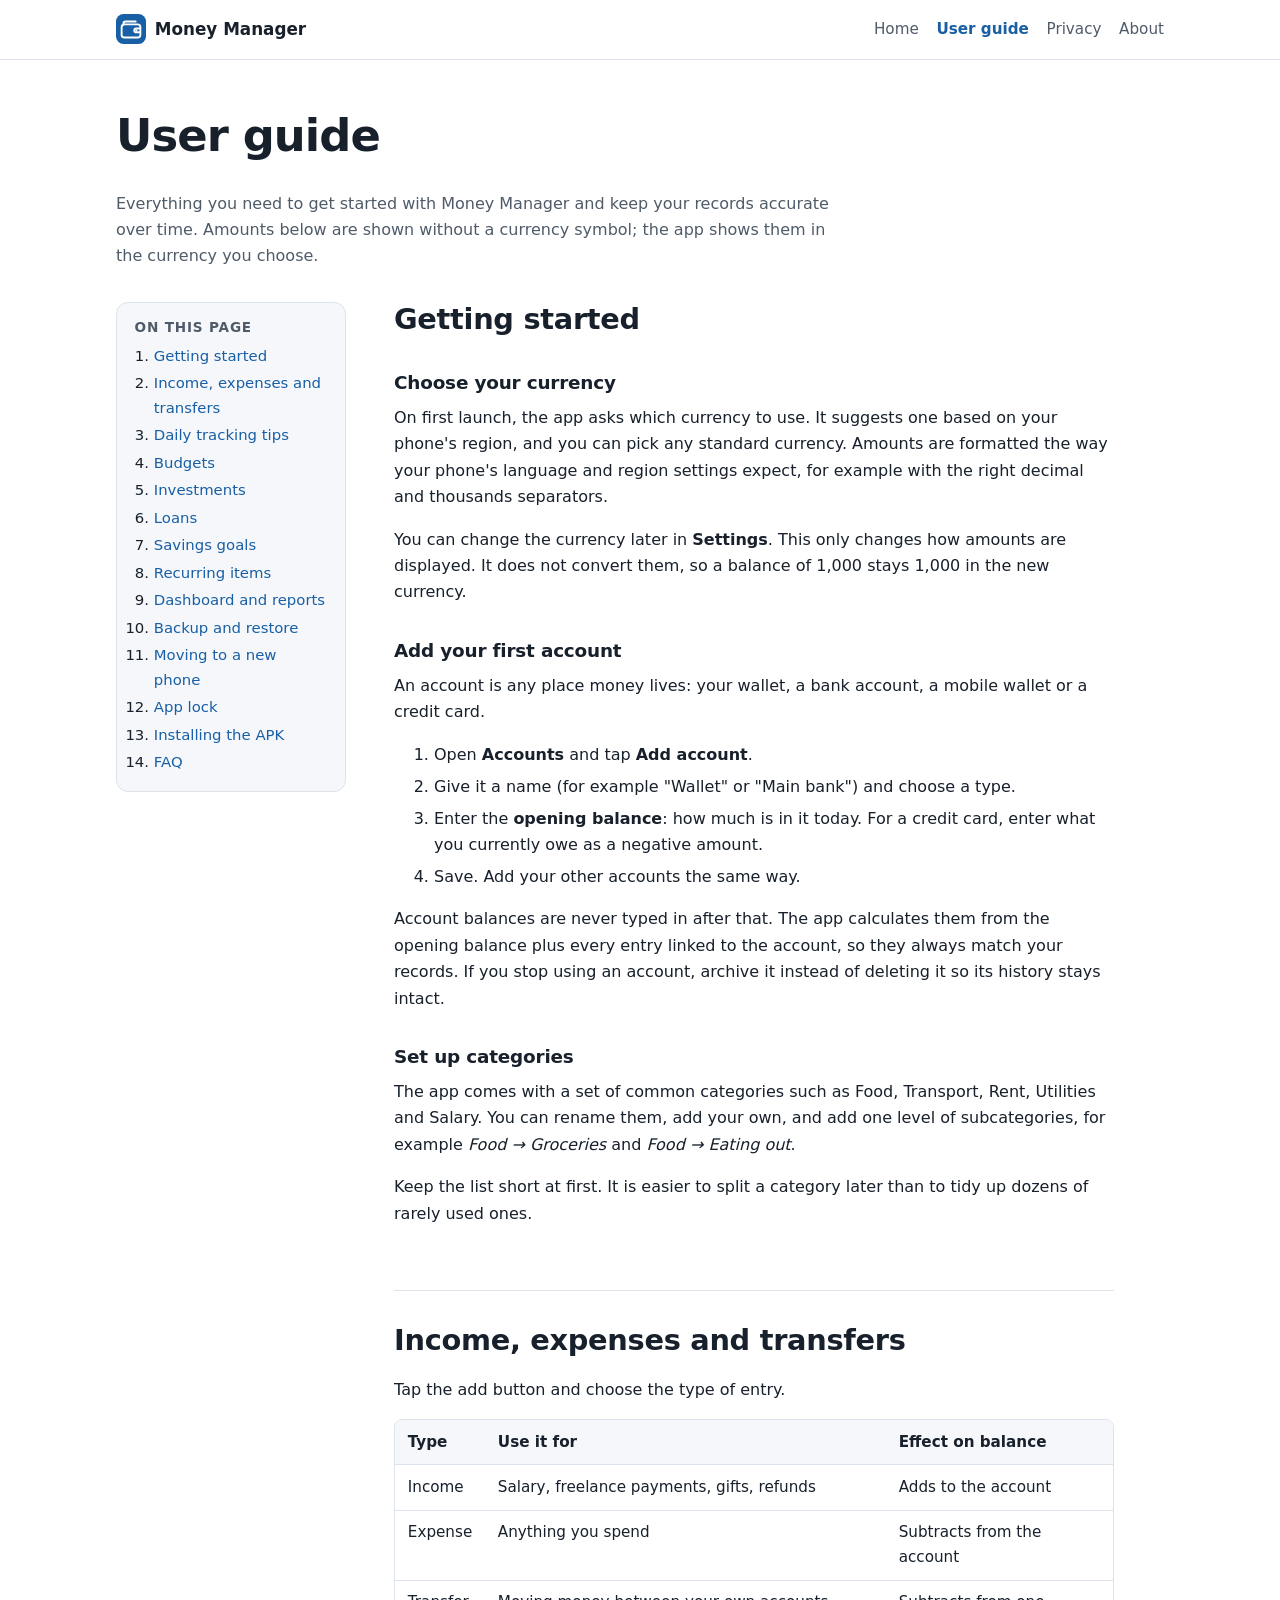
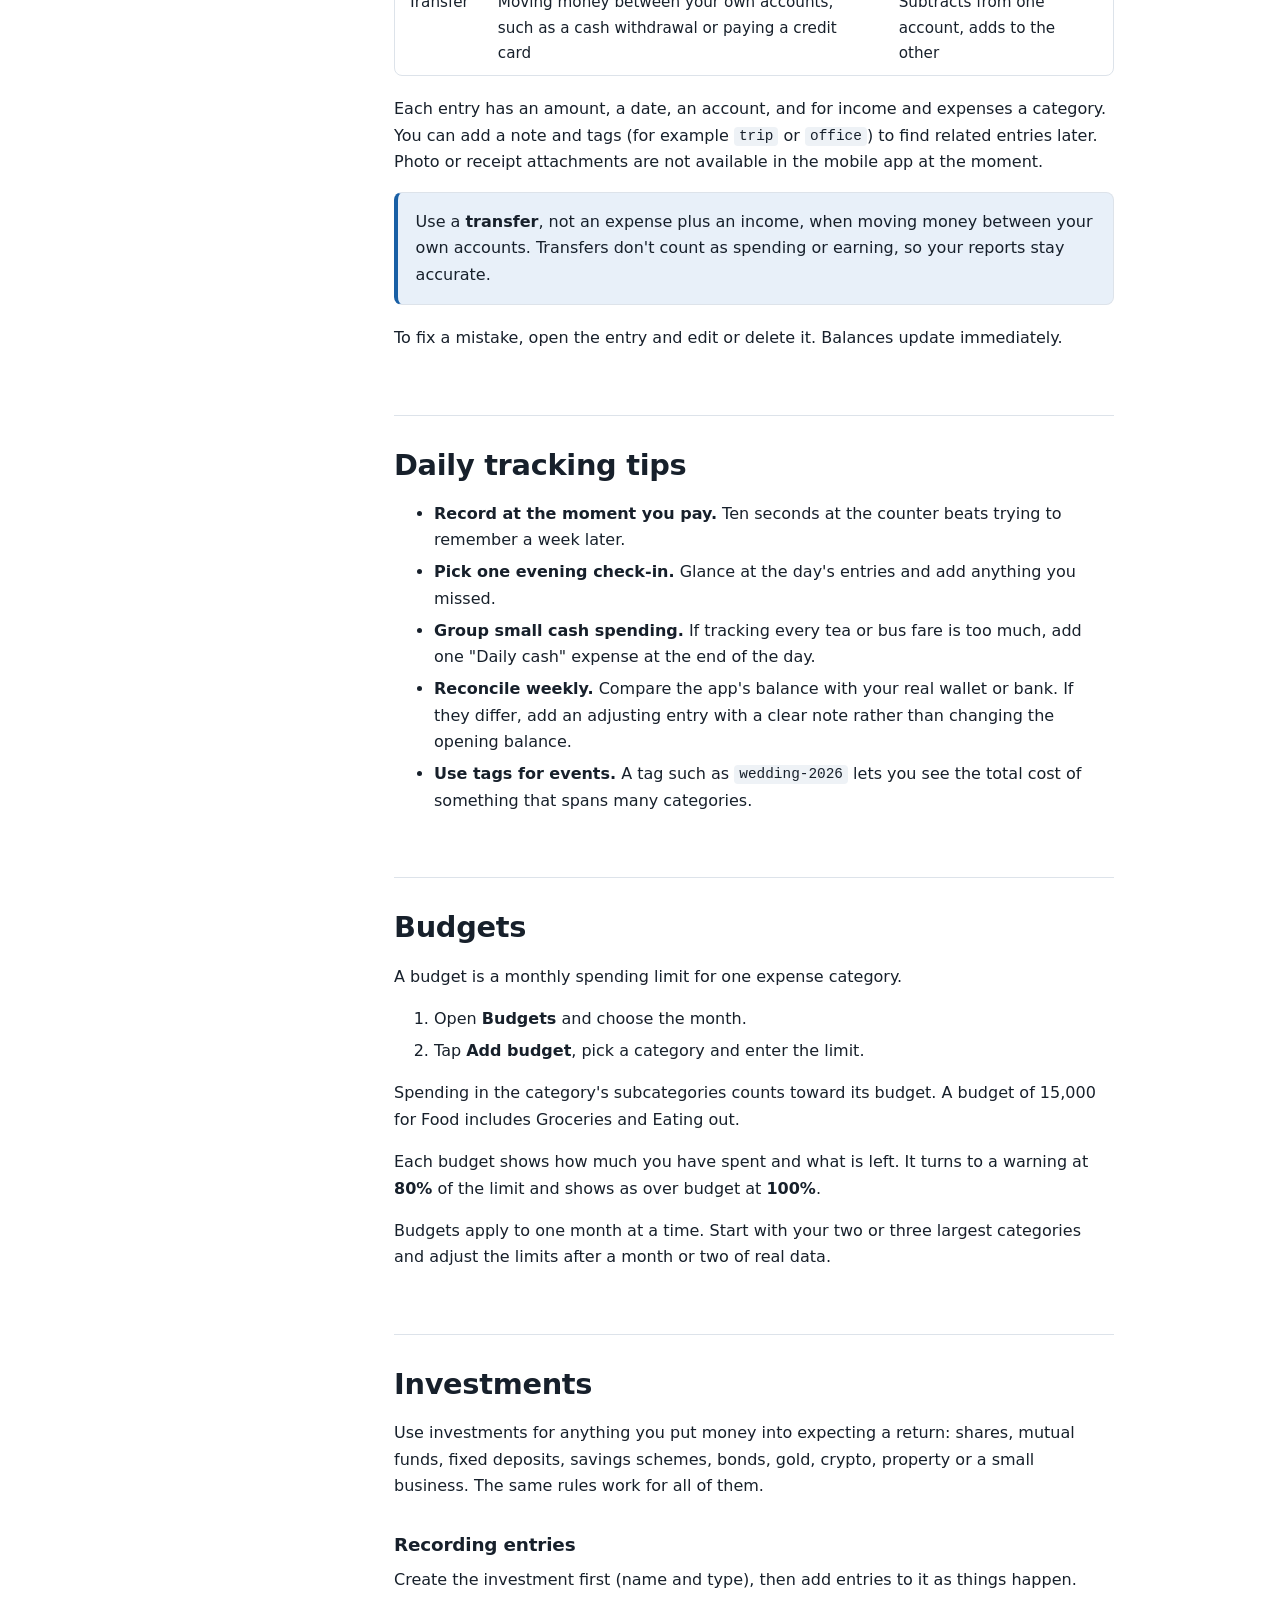
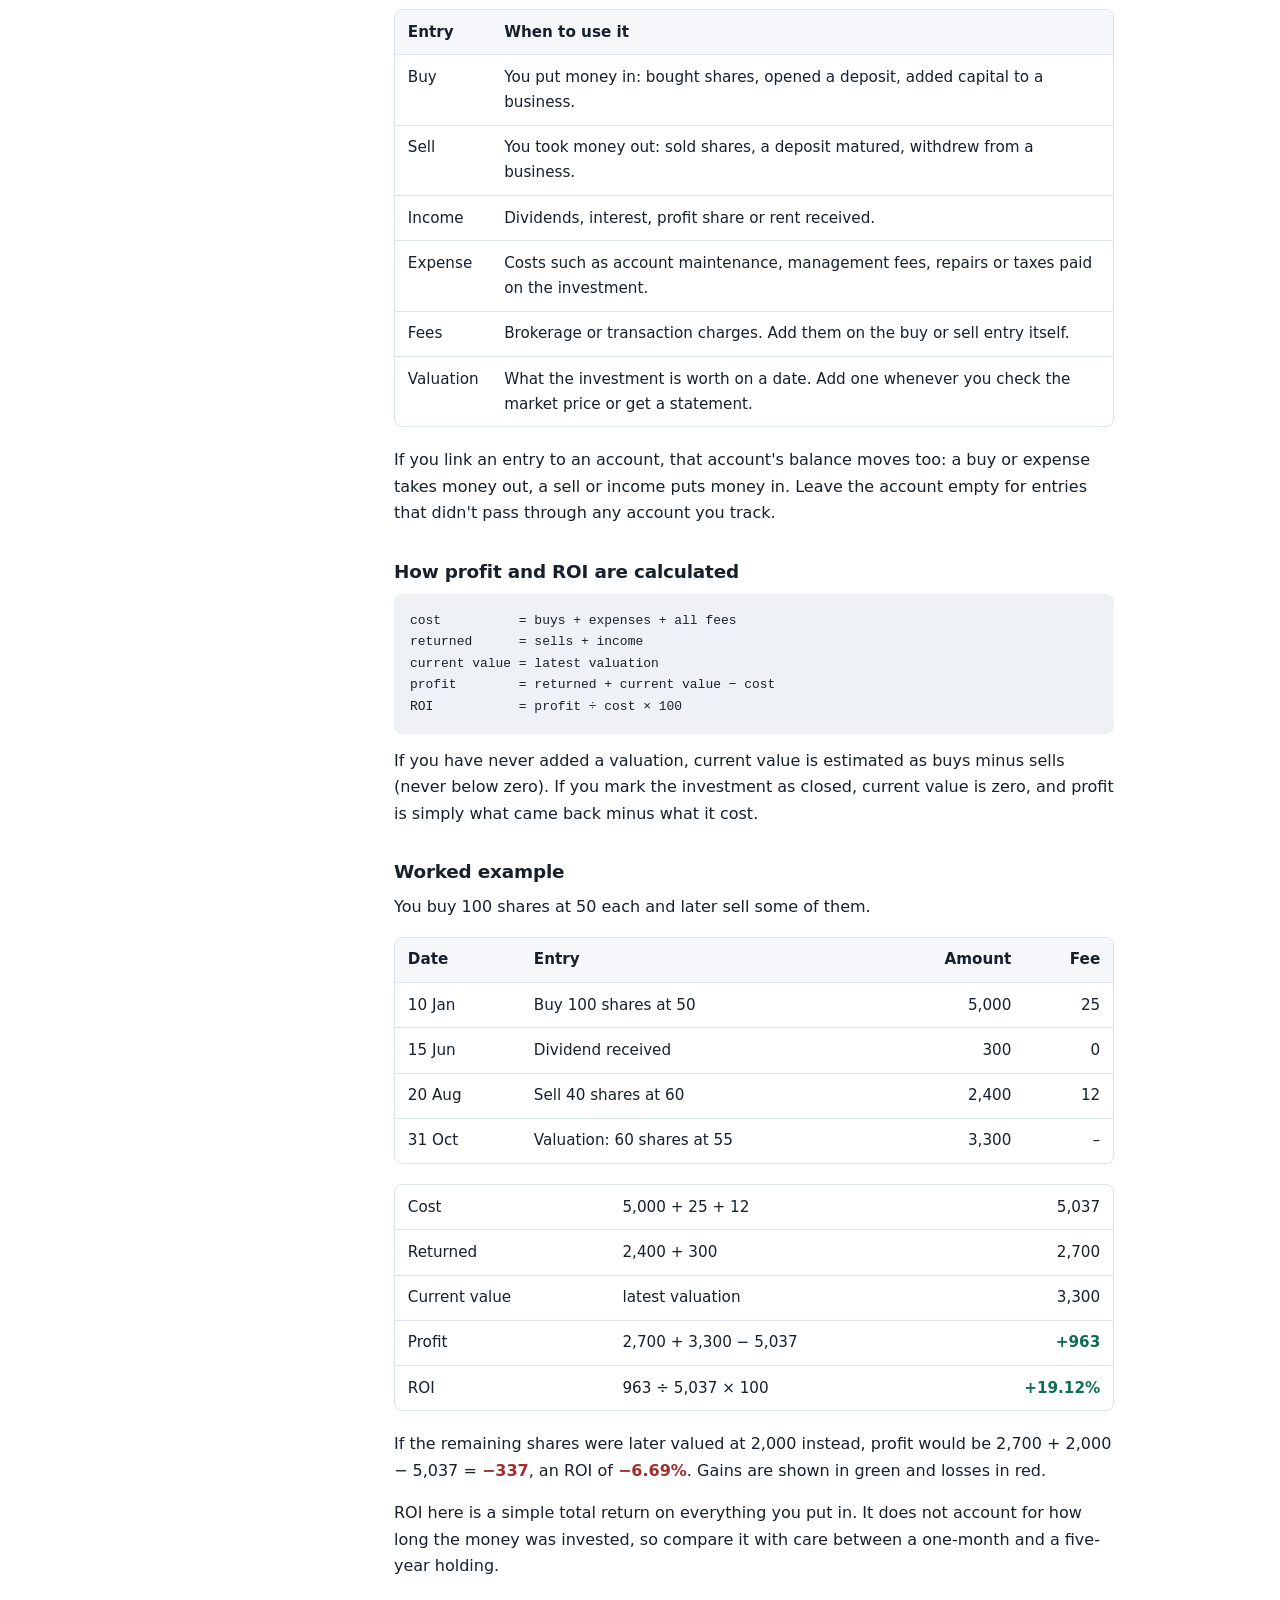
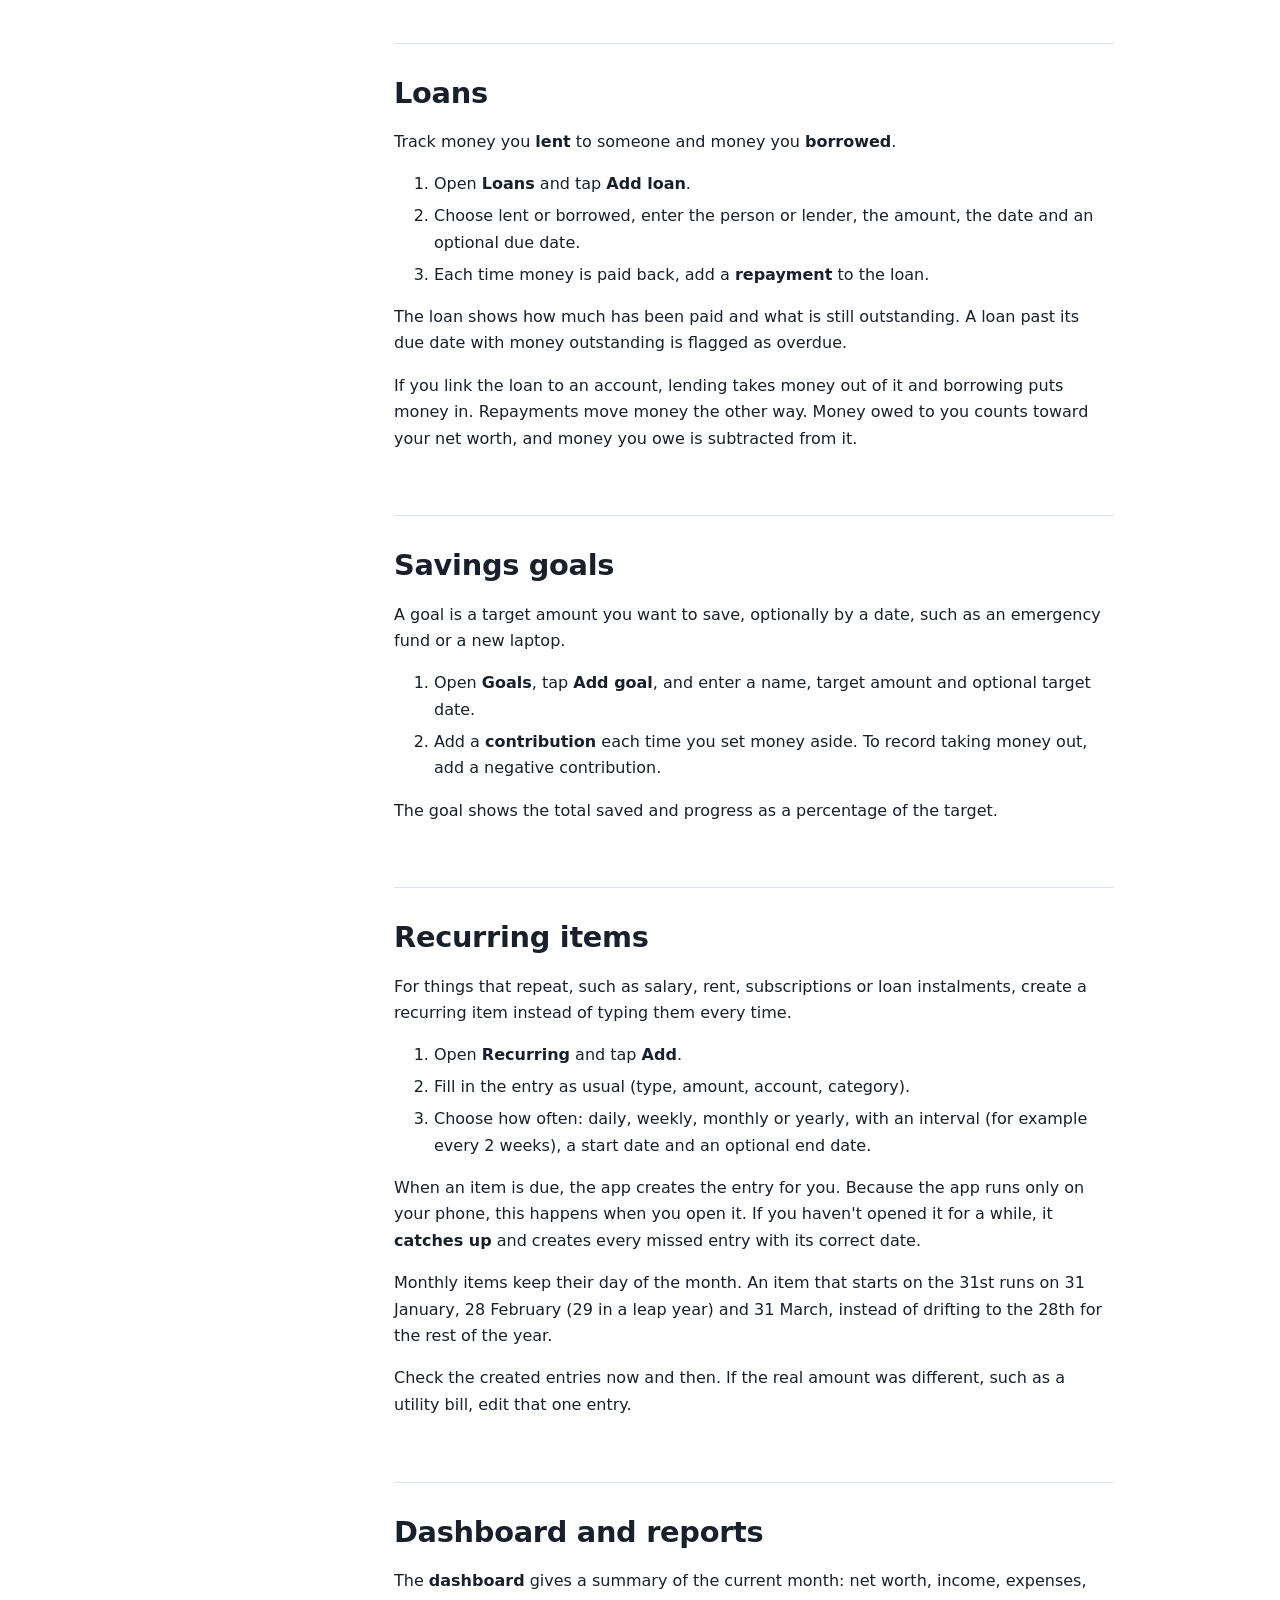
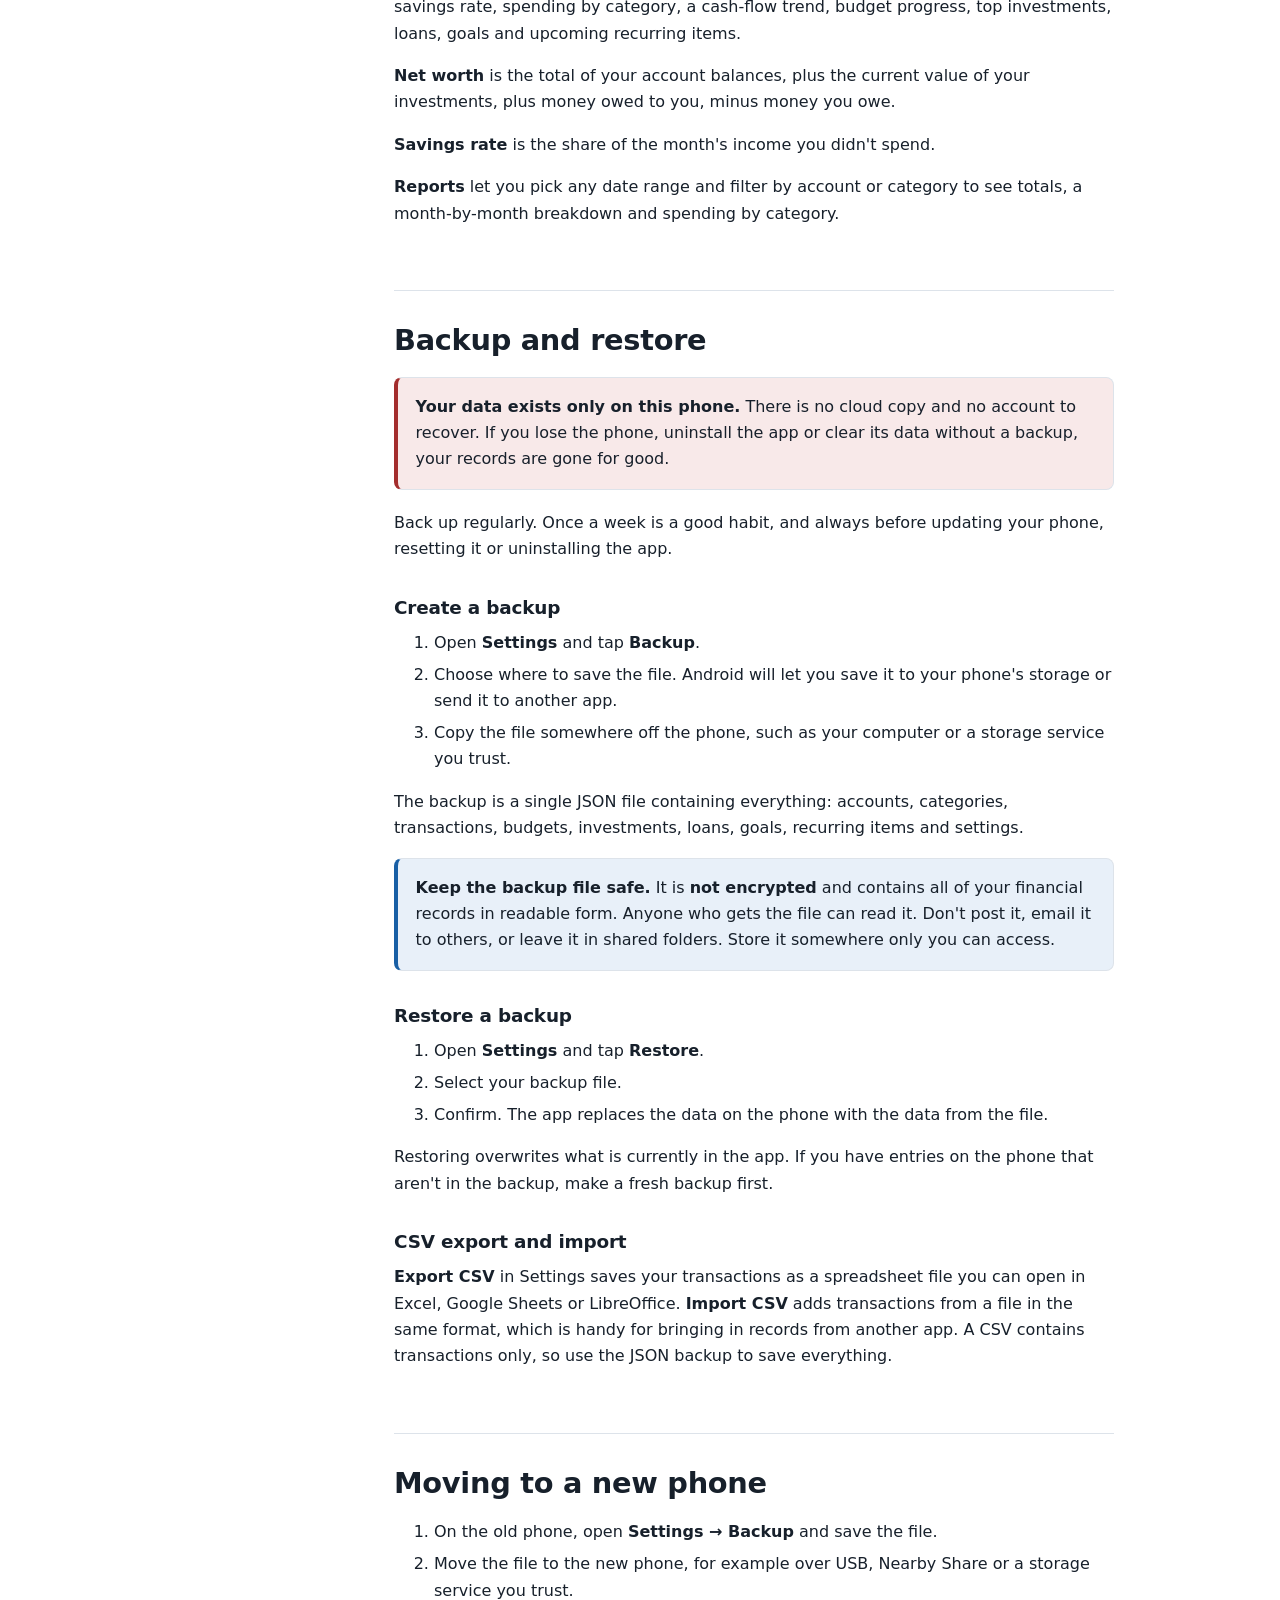
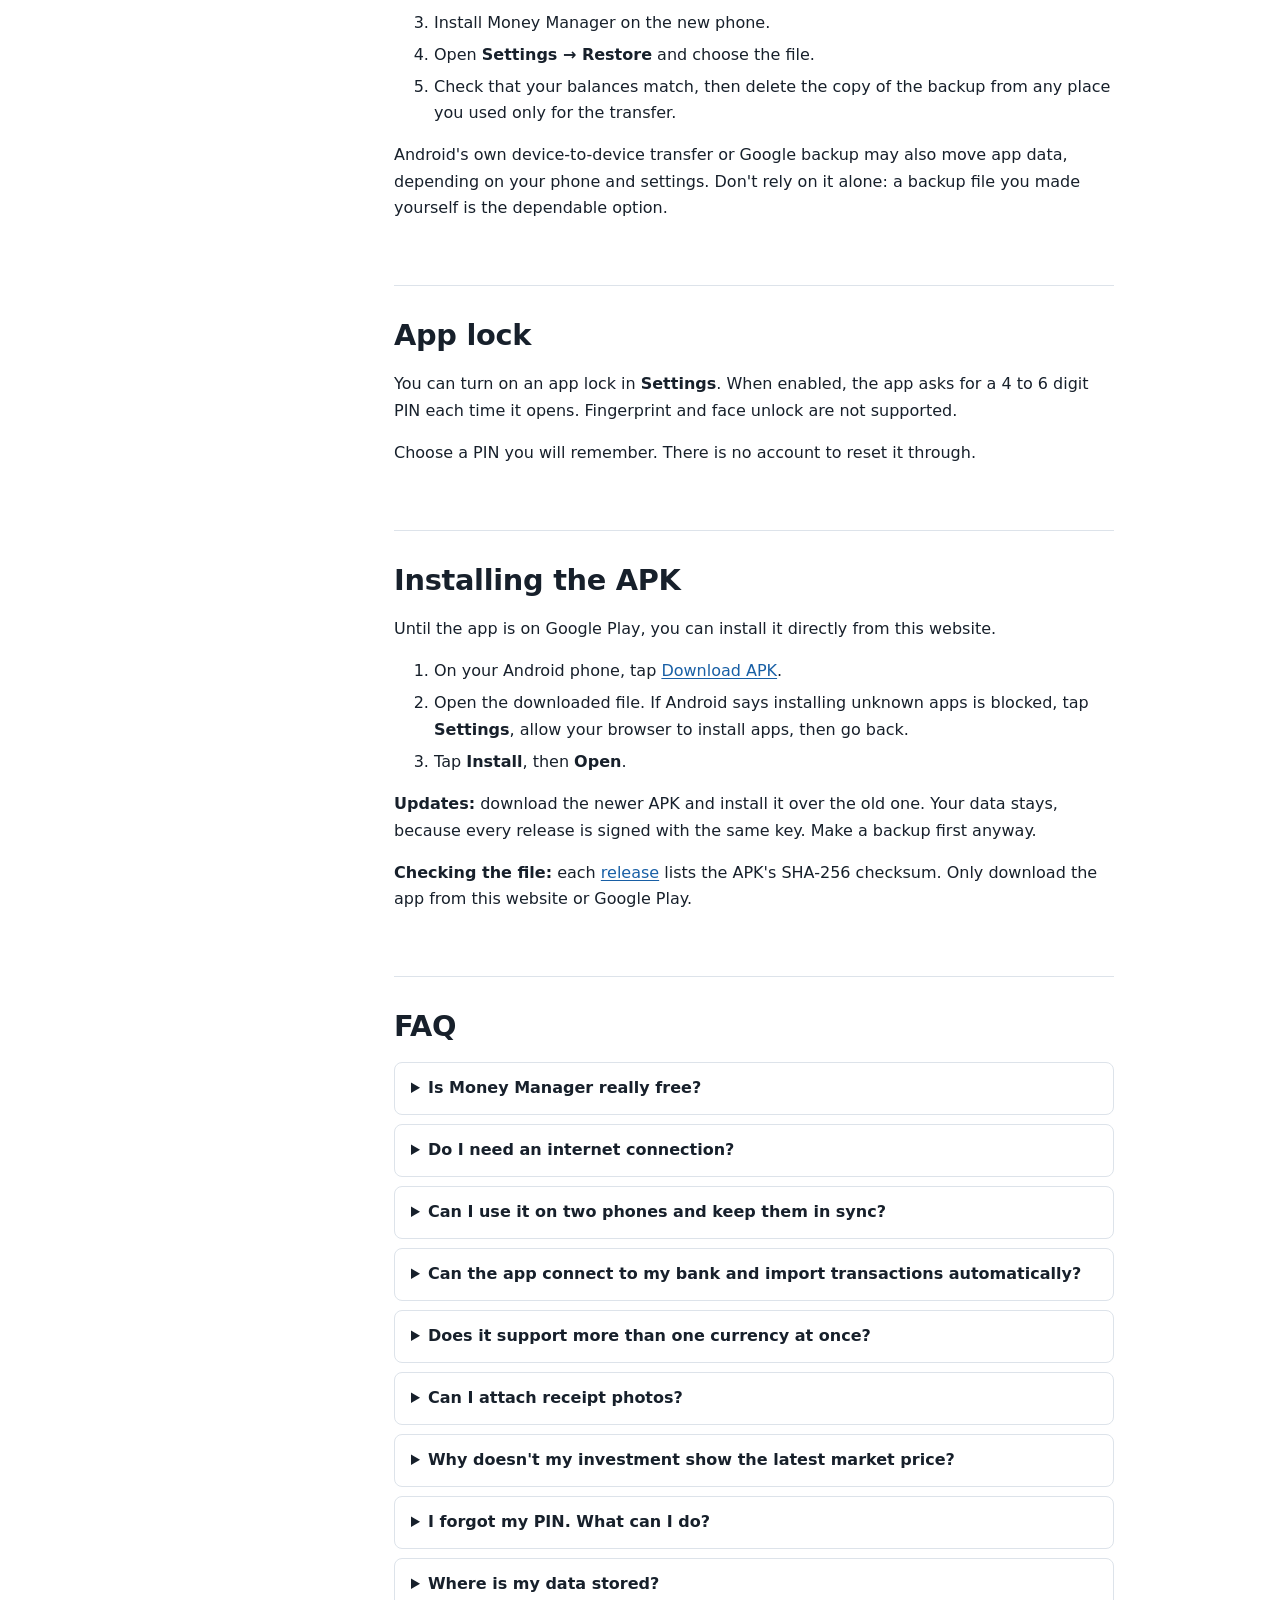
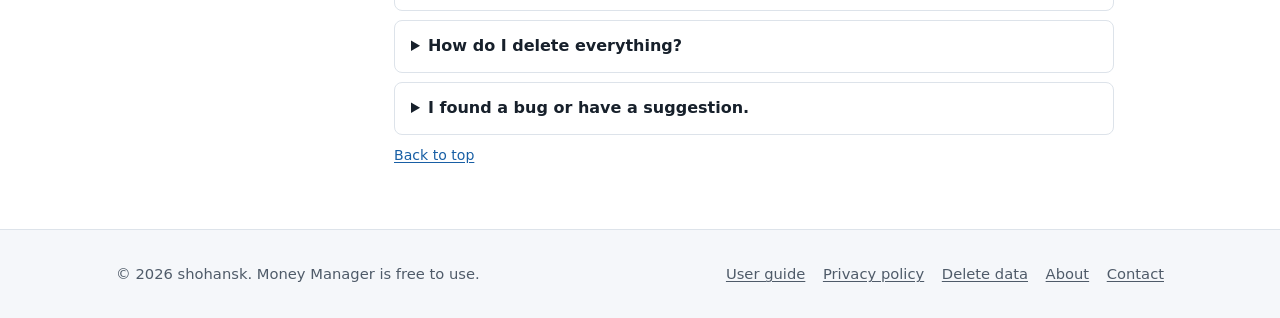
==== commit b900137a: "feat: real app screenshots, APK download and install guide Co-Authored-By: Claude Opus 5.5 <noreply@" ====
--- a/guide.html
+++ b/guide.html
@@ -54,6 +54,7 @@
             <li><a href="#backup">Backup and restore</a></li>
             <li><a href="#new-phone">Moving to a new phone</a></li>
             <li><a href="#app-lock">App lock</a></li>
+            <li><a href="#install-apk">Installing the APK</a></li>
             <li><a href="#faq">FAQ</a></li>
           </ol>
         </nav>
@@ -272,6 +273,18 @@
             <p>Choose a PIN you will remember. There is no account to reset it through.</p>
           </section>
 
+          <section id="install-apk">
+            <h2>Installing the APK</h2>
+            <p>Until the app is on Google Play, you can install it directly from this website.</p>
+            <ol>
+              <li>On your Android phone, tap <a href="https://github.com/shohansk/money-manager-site/releases/latest/download/money-manager.apk">Download APK</a>.</li>
+              <li>Open the downloaded file. If Android says installing unknown apps is blocked, tap <strong>Settings</strong>, allow your browser to install apps, then go back.</li>
+              <li>Tap <strong>Install</strong>, then <strong>Open</strong>.</li>
+            </ol>
+            <p><strong>Updates:</strong> download the newer APK and install it over the old one. Your data stays, because every release is signed with the same key. Make a backup first anyway.</p>
+            <p><strong>Checking the file:</strong> each <a href="https://github.com/shohansk/money-manager-site/releases/latest">release</a> lists the APK's SHA-256 checksum. Only download the app from this website or Google Play.</p>
+          </section>
+
           <section id="faq">
             <h2>FAQ</h2>
             <details>
--- a/style.css
+++ b/style.css
@@ -609,17 +609,33 @@
   margin-bottom: 0;
 }
 
-/* Screenshots: the image is drawn on top of a placeholder label, so a missing file leaves a neat empty frame. */
+/* Screenshots: a swipeable row on phones, a grid on wide screens. */
 
 .shots {
   display: grid;
-  gap: 1.25rem;
-  grid-template-columns: repeat(auto-fill, minmax(min(100%, 140px), 1fr));
+  grid-auto-flow: column;
+  grid-auto-columns: min(62%, 240px);
+  gap: 1rem;
   margin-top: 1.5rem;
+  overflow-x: auto;
+  scroll-snap-type: x mandatory;
+  padding-bottom: 0.75rem;
+  overscroll-behavior-x: contain;
 }
 
 .shots figure {
   margin: 0;
+  scroll-snap-align: start;
+}
+
+.shots img {
+  display: block;
+  width: 100%;
+  height: auto;
+  border-radius: 22px;
+  border: 1px solid var(--border);
+  box-shadow: var(--shadow);
+  background: var(--surface);
 }
 
 .shots figcaption {
@@ -629,51 +645,14 @@
   margin-top: 0.6rem;
 }
 
-.shot {
-  position: relative;
-  aspect-ratio: 9 / 19.5;
-  max-width: 260px;
-  margin: 0 auto;
-  border-radius: 24px;
-  border: 1px solid var(--border);
-  background: var(--surface);
-  box-shadow: var(--shadow);
-  overflow: hidden;
-  display: flex;
-  align-items: center;
-  justify-content: center;
-  text-align: center;
-  padding: 1rem;
-  color: var(--muted);
-  font-size: 0.85rem;
-}
-
-.shot::before {
-  content: "";
-  position: absolute;
-  inset: 10px;
-  border-radius: 16px;
-  border: 1px dashed var(--border);
-  background: repeating-linear-gradient(135deg, transparent 0 12px, var(--bg-alt) 12px 24px);
-}
-
-.shot span {
-  position: relative;
-}
-
-.shot::after {
-  content: "";
-  position: absolute;
-  inset: 0;
-  background-size: cover;
-  background-position: top center;
-  background-repeat: no-repeat;
-}
-
-.shot--dashboard::after { background-image: url("assets/screenshot-dashboard.png"); }
-.shot--transactions::after { background-image: url("assets/screenshot-transactions.png"); }
-.shot--budgets::after { background-image: url("assets/screenshot-budgets.png"); }
-.shot--investments::after { background-image: url("assets/screenshot-investments.png"); }
+@media (min-width: 900px) {
+  .shots {
+    grid-auto-flow: row;
+    grid-template-columns: repeat(4, 1fr);
+    grid-auto-columns: auto;
+    overflow: visible;
+  }
+}
 
 /* Footer */
 
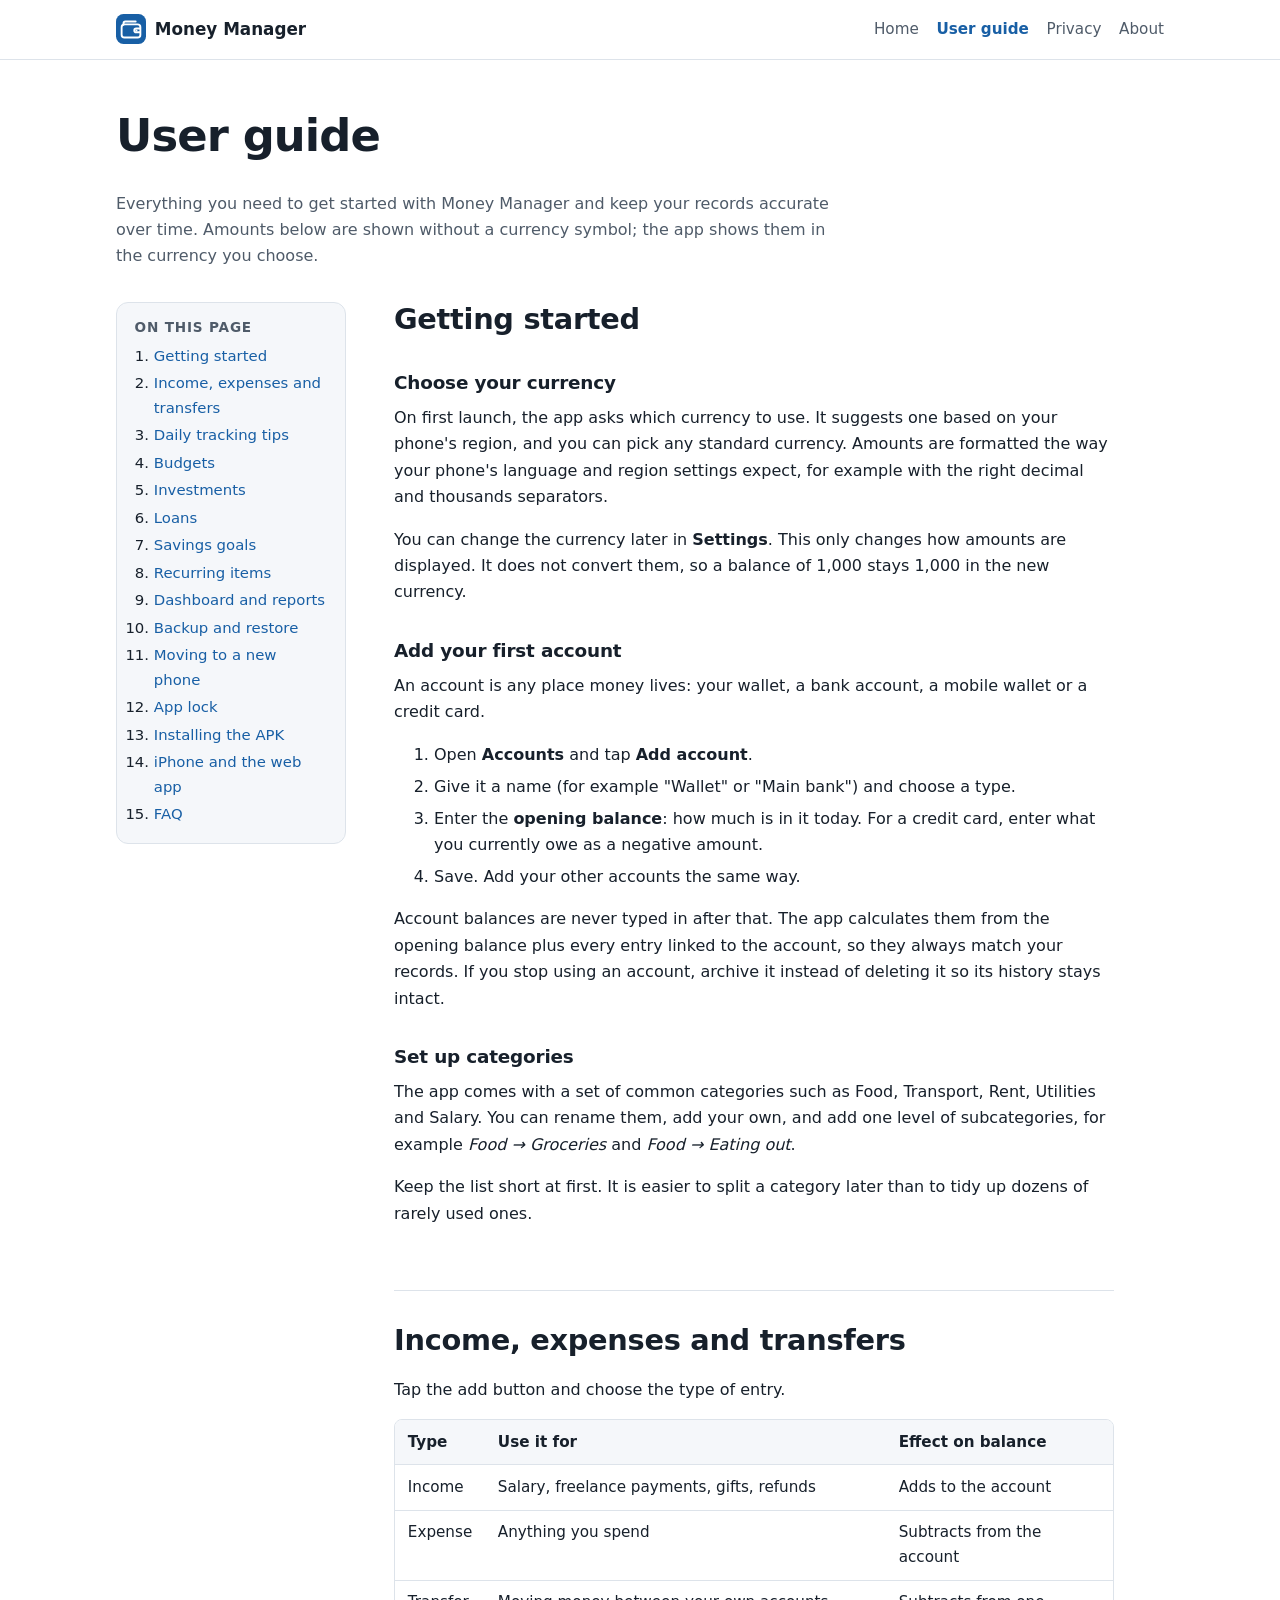
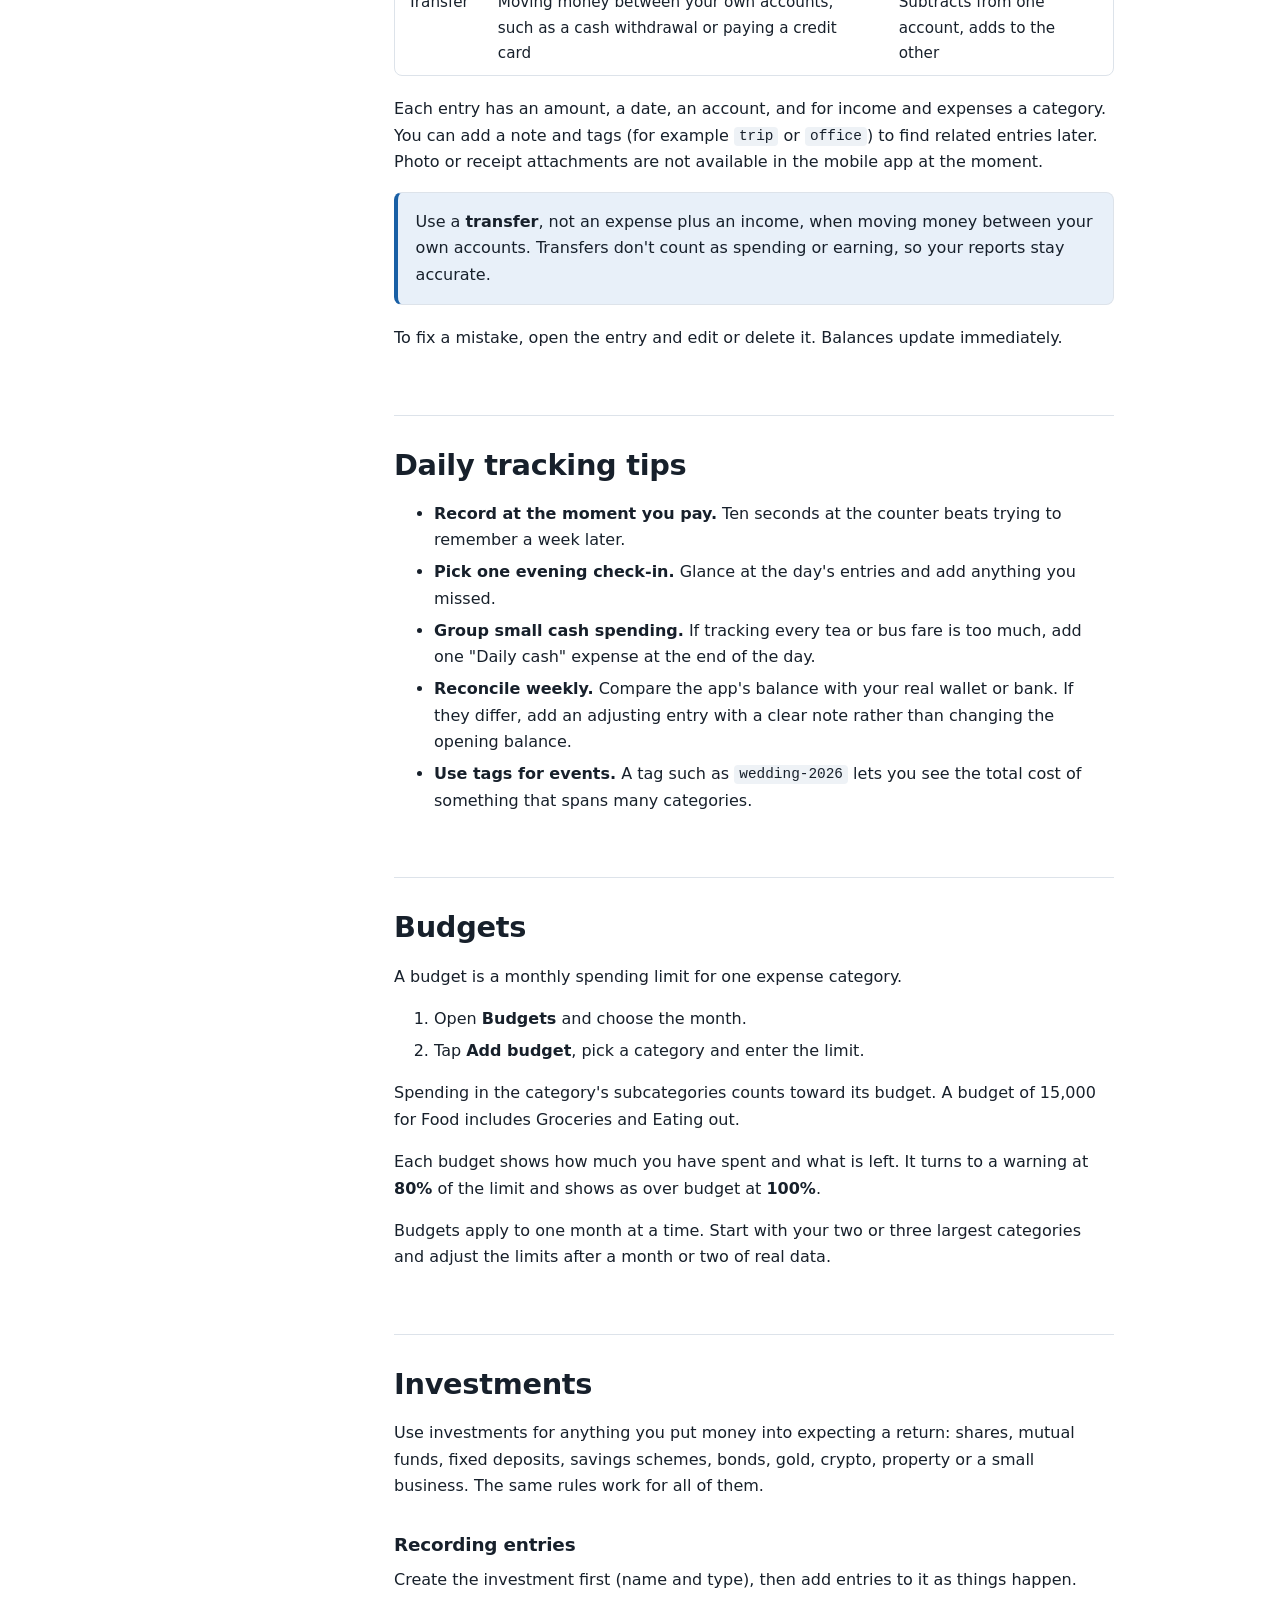
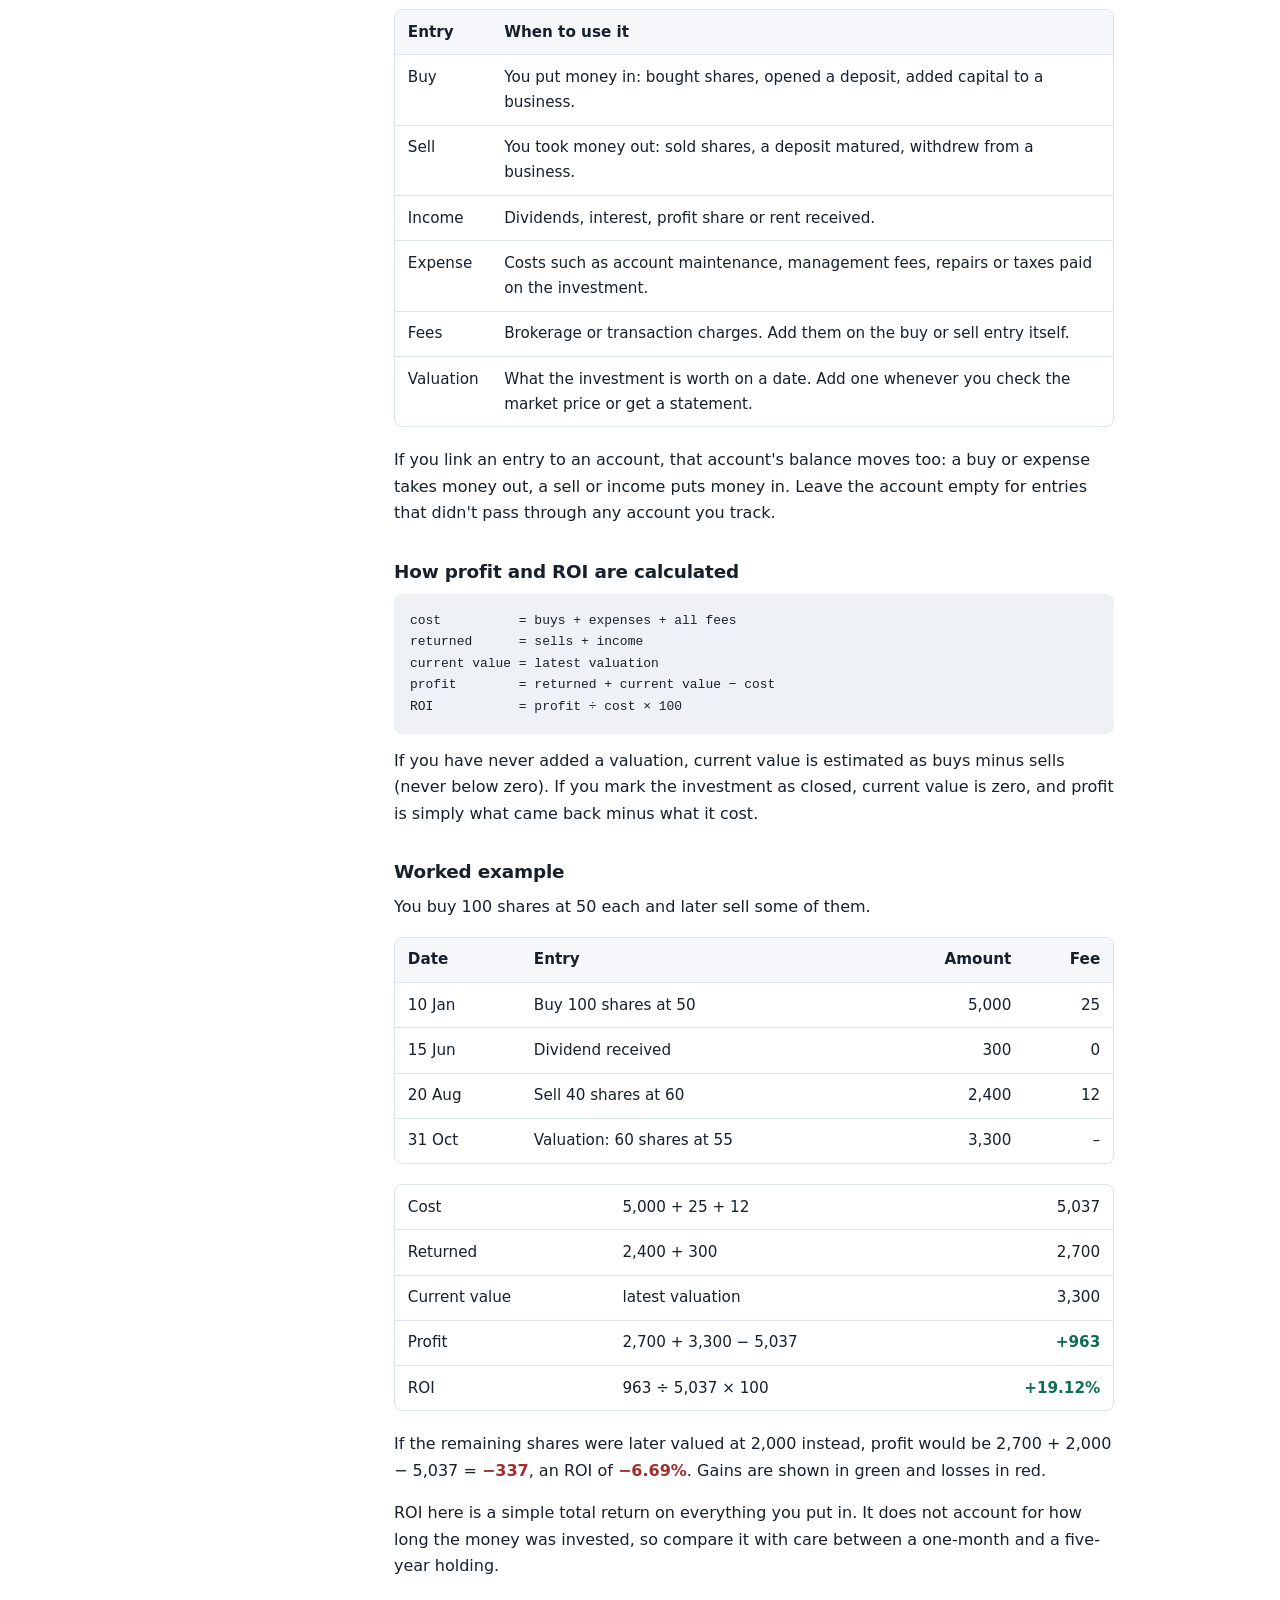
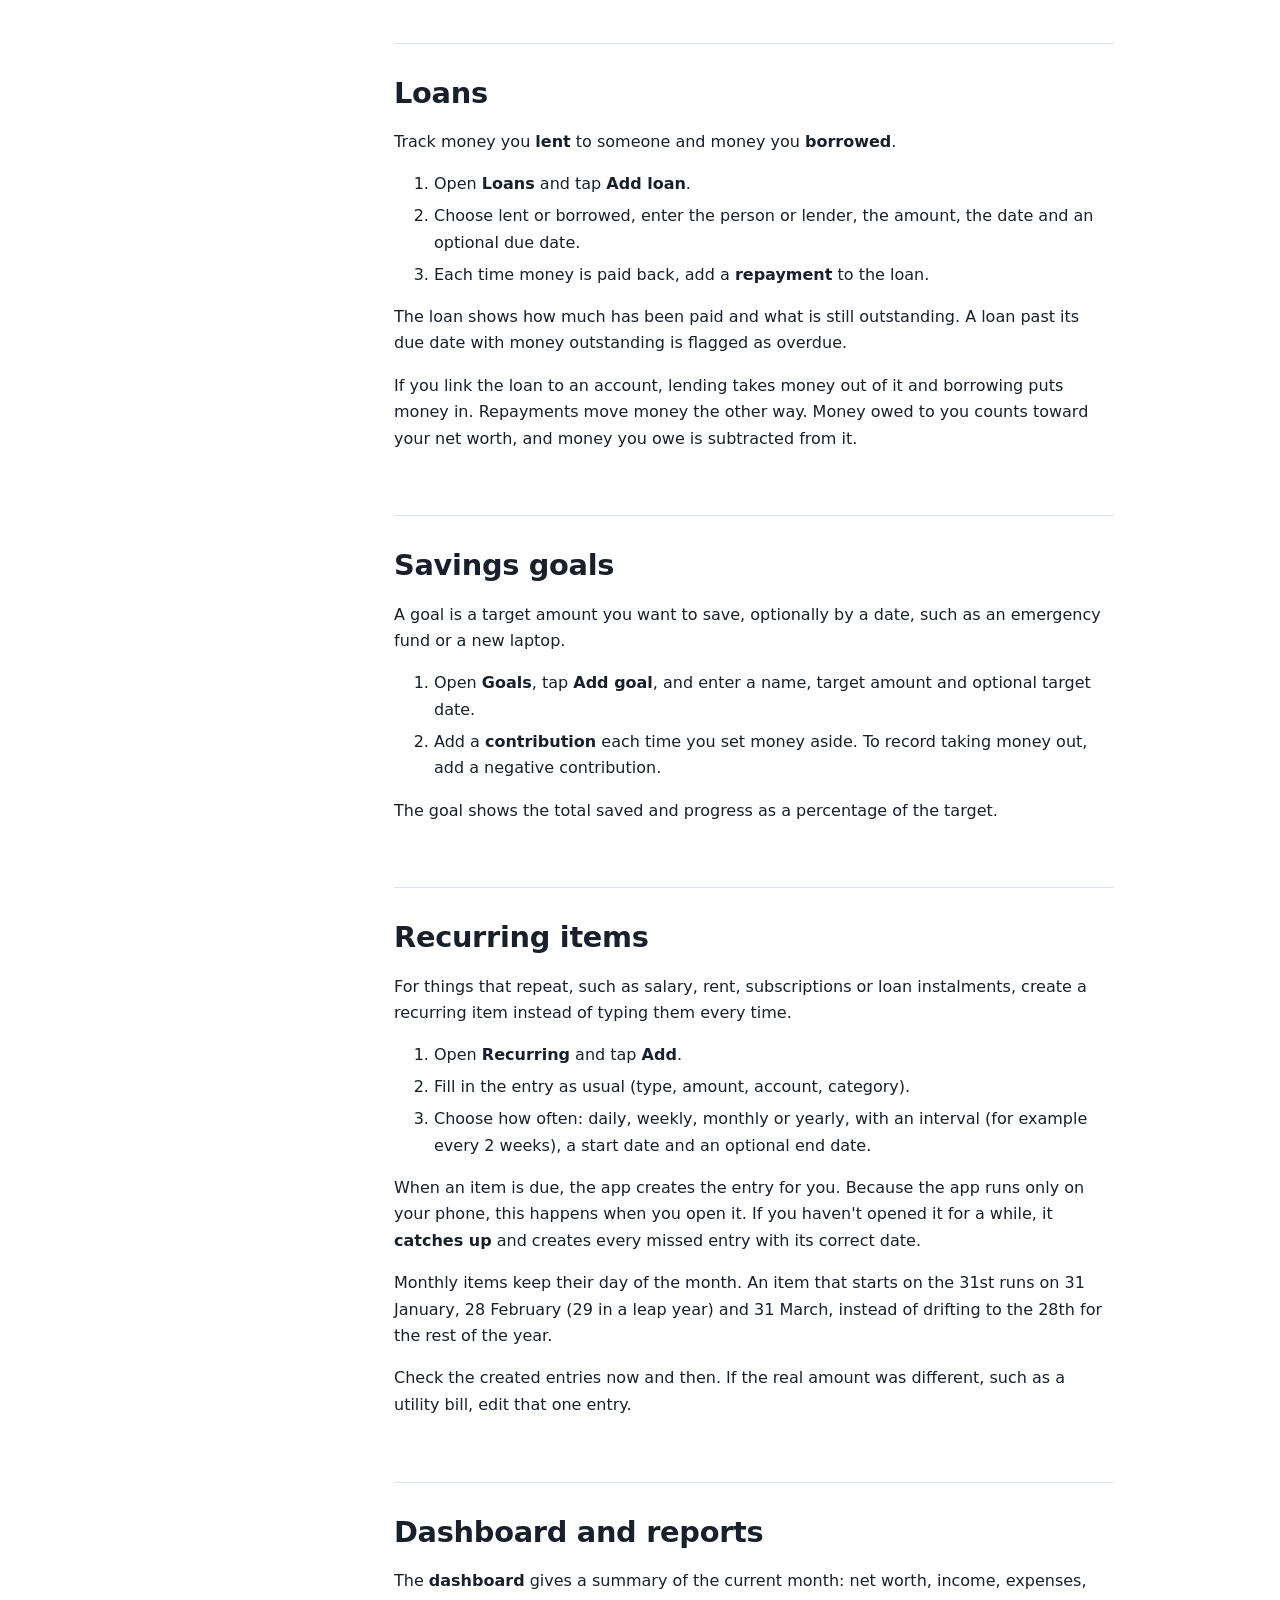
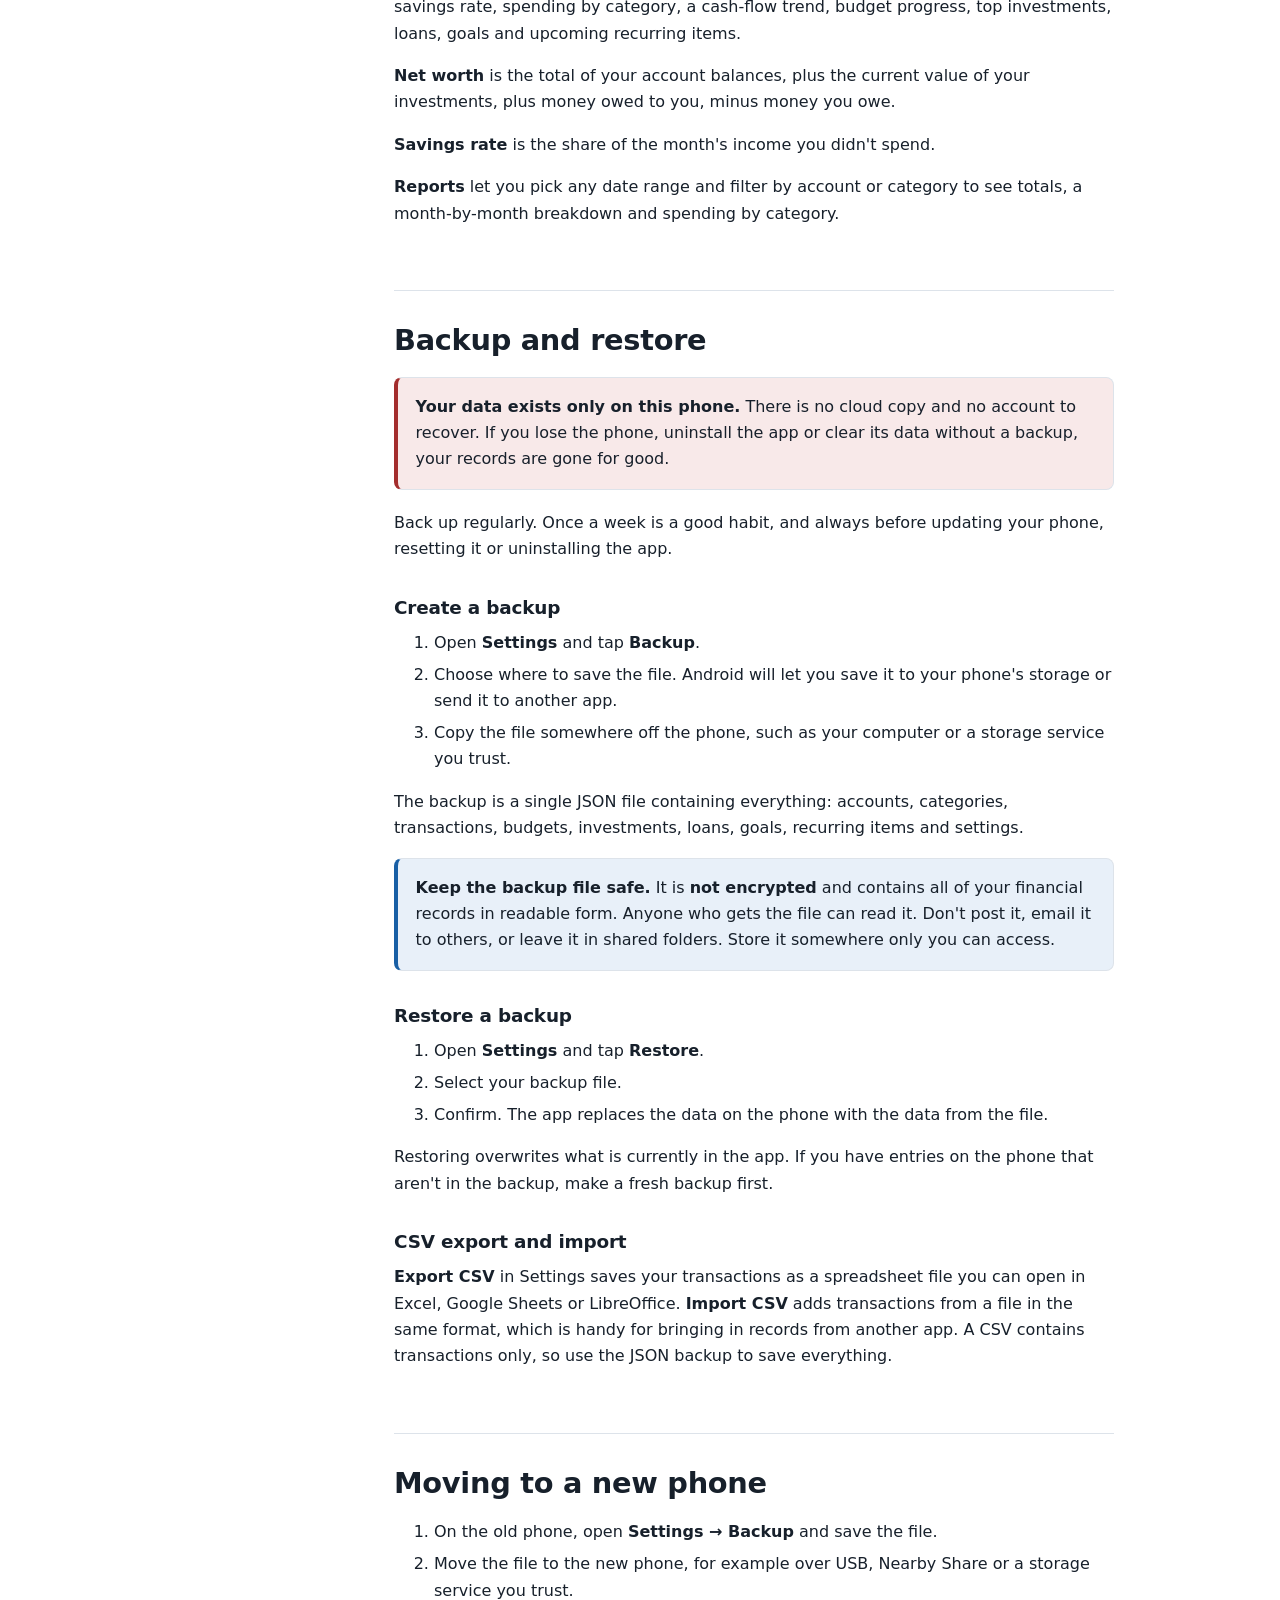
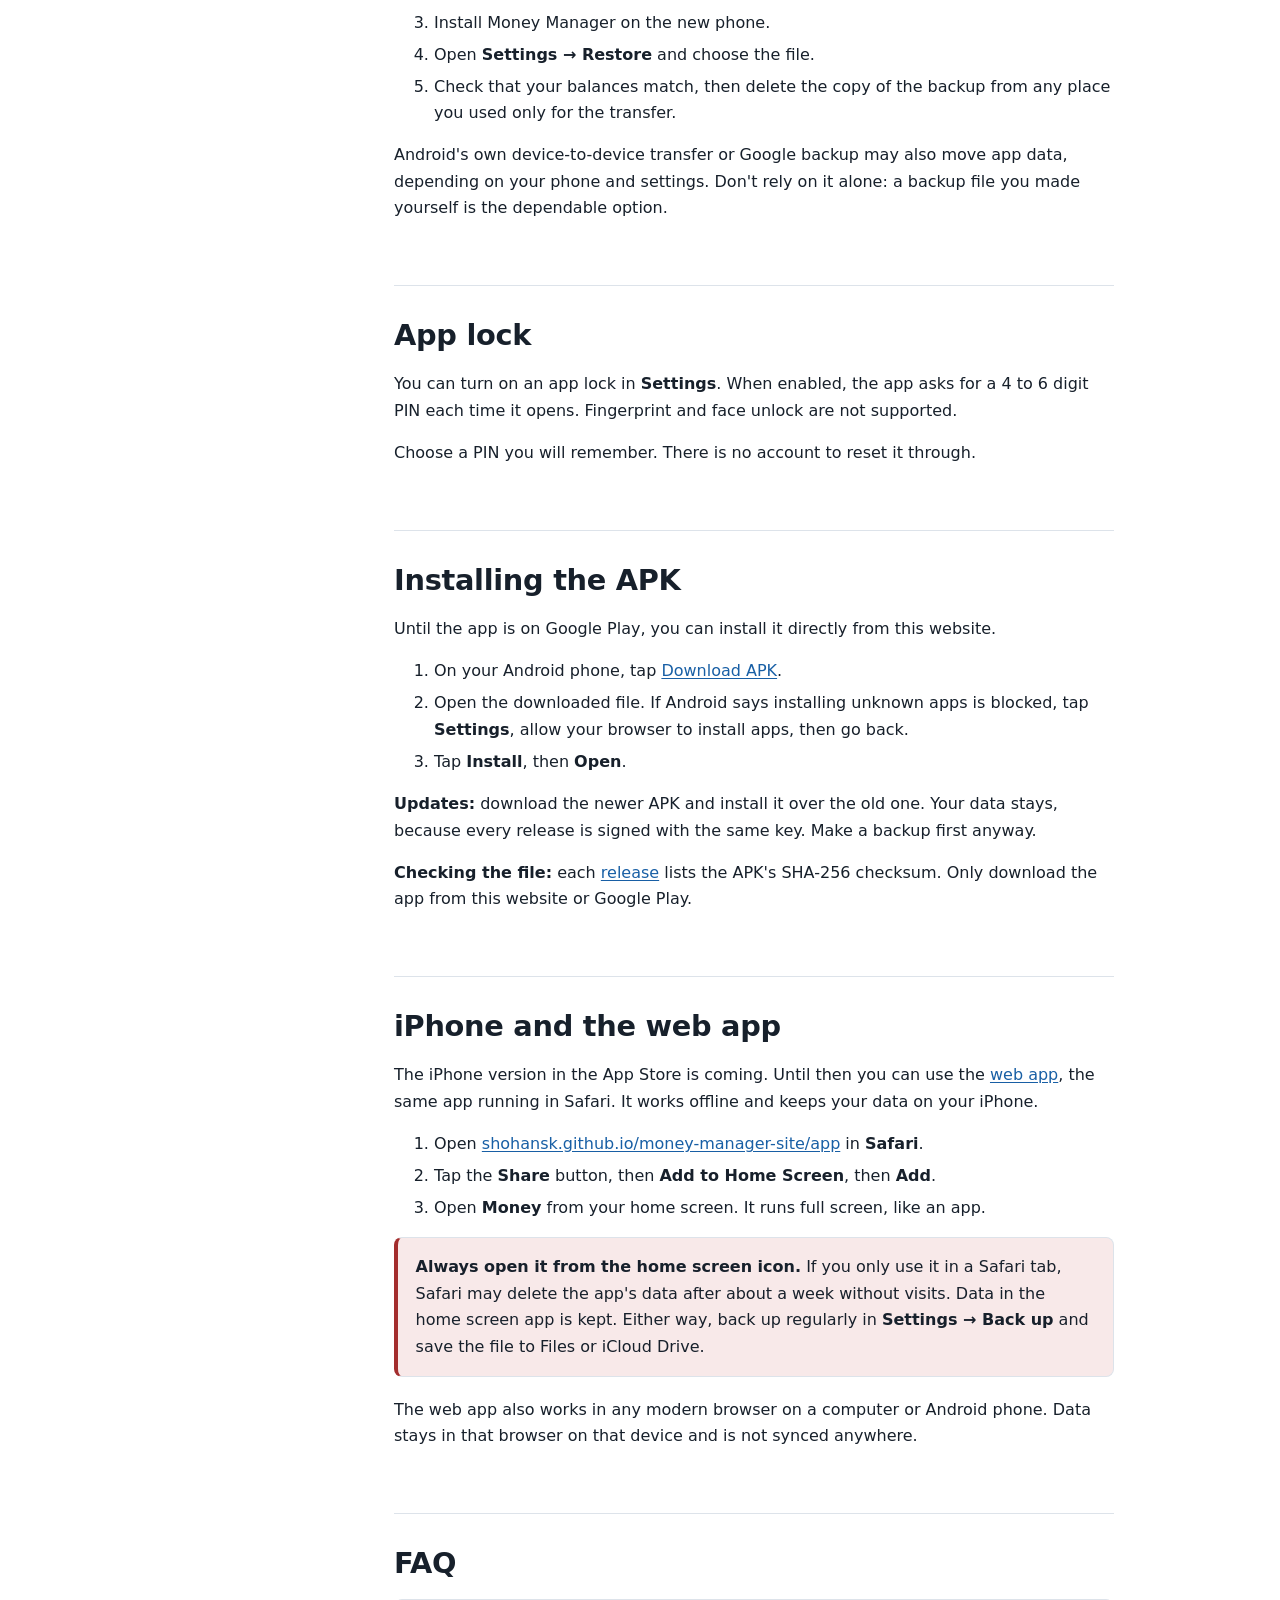
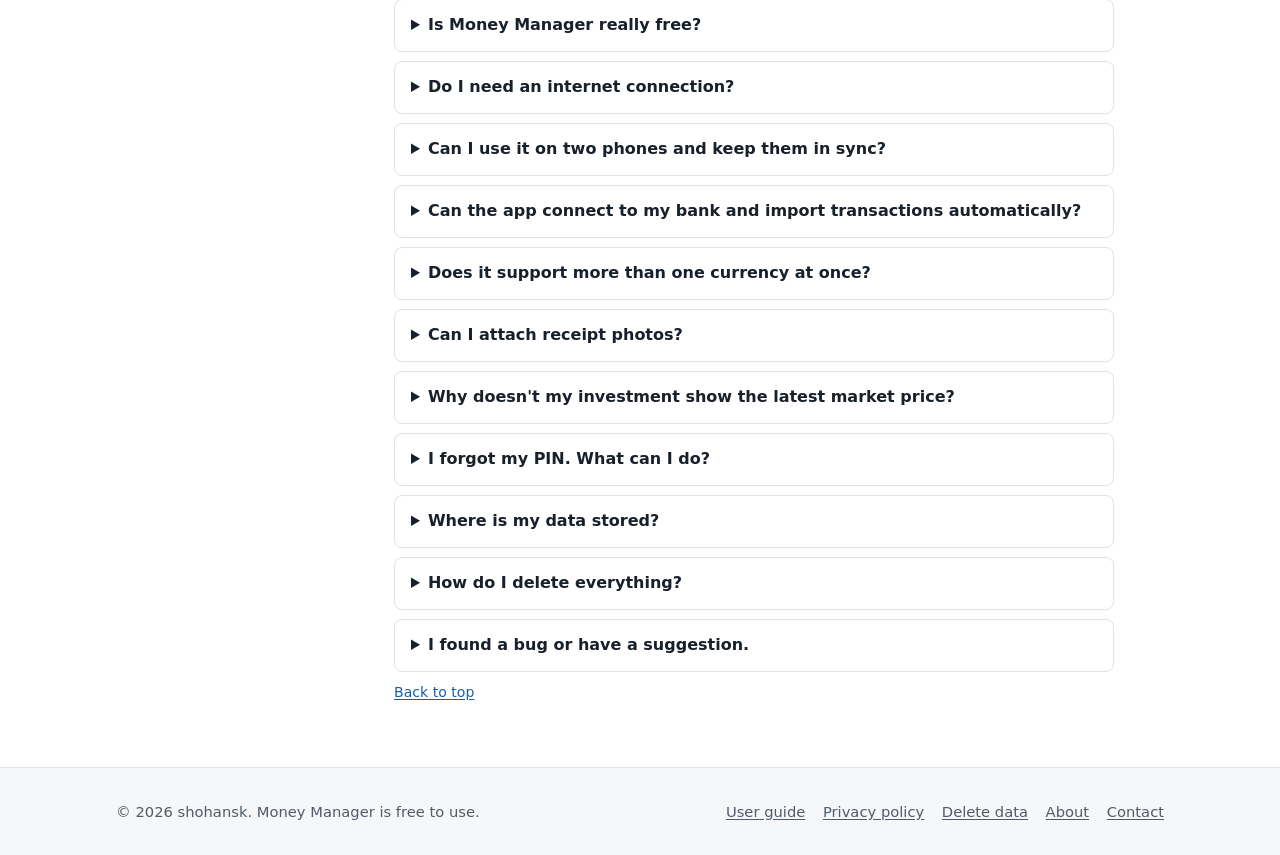
==== commit 6b65514c: "feat: installable web app for iPhone at /app Co-Authored-By: Claude Opus 5.5 <noreply@anthropic.com>" ====
--- a/guide.html
+++ b/guide.html
@@ -55,6 +55,7 @@
             <li><a href="#new-phone">Moving to a new phone</a></li>
             <li><a href="#app-lock">App lock</a></li>
             <li><a href="#install-apk">Installing the APK</a></li>
+            <li><a href="#iphone">iPhone and the web app</a></li>
             <li><a href="#faq">FAQ</a></li>
           </ol>
         </nav>
@@ -285,6 +286,20 @@
             <p><strong>Checking the file:</strong> each <a href="https://github.com/shohansk/money-manager-site/releases/latest">release</a> lists the APK's SHA-256 checksum. Only download the app from this website or Google Play.</p>
           </section>
 
+          <section id="iphone">
+            <h2>iPhone and the web app</h2>
+            <p>The iPhone version in the App Store is coming. Until then you can use the <a href="app/">web app</a>, the same app running in Safari. It works offline and keeps your data on your iPhone.</p>
+            <ol>
+              <li>Open <a href="app/">shohansk.github.io/money-manager-site/app</a> in <strong>Safari</strong>.</li>
+              <li>Tap the <strong>Share</strong> button, then <strong>Add to Home Screen</strong>, then <strong>Add</strong>.</li>
+              <li>Open <strong>Money</strong> from your home screen. It runs full screen, like an app.</li>
+            </ol>
+            <div class="callout callout-warn">
+              <p><strong>Always open it from the home screen icon.</strong> If you only use it in a Safari tab, Safari may delete the app's data after about a week without visits. Data in the home screen app is kept. Either way, back up regularly in <strong>Settings → Back up</strong> and save the file to Files or iCloud Drive.</p>
+            </div>
+            <p>The web app also works in any modern browser on a computer or Android phone. Data stays in that browser on that device and is not synced anywhere.</p>
+          </section>
+
           <section id="faq">
             <h2>FAQ</h2>
             <details>
--- a/style.css
+++ b/style.css
@@ -171,8 +171,13 @@
 /* Header */
 
 .site-header {
+  position: sticky;
+  top: 0;
+  z-index: 50;
   border-bottom: 1px solid var(--border);
-  background: var(--bg);
+  background: color-mix(in srgb, var(--bg) 85%, transparent);
+  backdrop-filter: saturate(180%) blur(12px);
+  -webkit-backdrop-filter: saturate(180%) blur(12px);
 }
 
 .site-header .container {
@@ -609,48 +614,471 @@
   margin-bottom: 0;
 }
 
-/* Screenshots: a swipeable row on phones, a grid on wide screens. */
-
-.shots {
-  display: grid;
-  grid-auto-flow: column;
-  grid-auto-columns: min(62%, 240px);
-  gap: 1rem;
-  margin-top: 1.5rem;
-  overflow-x: auto;
-  scroll-snap-type: x mandatory;
-  padding-bottom: 0.75rem;
-  overscroll-behavior-x: contain;
-}
-
-.shots figure {
-  margin: 0;
-  scroll-snap-align: start;
-}
-
-.shots img {
+/* Landing page */
+
+.accent-text {
+  color: var(--accent);
+}
+
+.pill {
+  display: inline-flex;
+  align-items: center;
+  gap: 0.4rem;
+  padding: 0.35rem 0.8rem;
+  border-radius: 999px;
+  background: var(--accent-soft);
+  color: var(--accent);
+  font-size: 0.85rem;
+  font-weight: 600;
+  letter-spacing: 0.01em;
+}
+
+.kicker {
+  display: inline-block;
+  color: var(--accent);
+  font-size: 0.8rem;
+  font-weight: 700;
+  letter-spacing: 0.08em;
+  text-transform: uppercase;
+  margin-bottom: 0.6rem;
+}
+
+.kicker--light {
+  color: #9cc6f2;
+}
+
+.btn-lg {
+  padding: 0.85rem 1.35rem;
+  font-size: 1rem;
+  border-radius: 12px;
+}
+
+.btn-ghost {
+  background: transparent;
+  color: var(--text);
+  border: 1px solid var(--border);
+}
+
+.btn-ghost:hover {
+  border-color: var(--accent);
+  color: var(--accent);
+}
+
+.btn-light {
+  background: #ffffff;
+  color: #0f2f52;
+  border: 1px solid transparent;
+  margin-top: 0.5rem;
+}
+
+.btn-light:hover {
+  background: #e8f0f9;
+}
+
+.cta-row--center {
+  justify-content: center;
+}
+
+/* Phone mockup */
+
+.phone {
+  position: relative;
+  padding: 9px;
+  border-radius: 42px;
+  background: linear-gradient(145deg, #2b313a, #0b0e12);
+  box-shadow:
+    0 0 0 1px rgba(255, 255, 255, 0.08) inset,
+    0 40px 80px -30px rgba(15, 35, 70, 0.55),
+    0 18px 36px -18px rgba(15, 35, 70, 0.35);
+}
+
+.phone::after {
+  content: "";
+  position: absolute;
+  top: 19px;
+  left: 50%;
+  width: 10px;
+  height: 10px;
+  margin-left: -5px;
+  border-radius: 50%;
+  background: #05070a;
+  box-shadow: 0 0 0 2px #1b2028;
+  z-index: 3;
+}
+
+.phone .screen {
+  position: relative;
+  display: flex;
+  flex-direction: column;
+  overflow: hidden;
+  border-radius: 34px;
+  background: #f6f5f1;
+}
+
+.statusbar {
+  flex: none;
+  display: flex;
+  align-items: center;
+  justify-content: space-between;
+  height: 30px;
+  padding: 4px 22px 0;
+  color: #1f1f1d;
+  font-size: 11px;
+}
+
+.statusbar b {
+  font-weight: 600;
+}
+
+.statusbar i {
+  width: 34px;
+  height: 9px;
+  background:
+    linear-gradient(#1f1f1d, #1f1f1d) left bottom / 3px 4px no-repeat,
+    linear-gradient(#1f1f1d, #1f1f1d) 5px bottom / 3px 6px no-repeat,
+    linear-gradient(#1f1f1d, #1f1f1d) 10px bottom / 3px 9px no-repeat,
+    linear-gradient(#1f1f1d, #1f1f1d) right center / 16px 8px no-repeat;
+  border-radius: 1px;
+}
+
+.phone img {
   display: block;
   width: 100%;
   height: auto;
-  border-radius: 22px;
+}
+
+.phone--md {
+  width: min(300px, 66vw);
+}
+
+/* Hero */
+
+.hero2 {
+  position: relative;
+  overflow: hidden;
+  padding: 3.5rem 0 4rem;
+  background:
+    radial-gradient(900px 500px at 85% 10%, color-mix(in srgb, var(--accent) 16%, transparent), transparent 70%),
+    radial-gradient(700px 400px at 0% 100%, color-mix(in srgb, var(--gain) 10%, transparent), transparent 70%),
+    var(--bg);
+}
+
+.hero2-grid {
+  display: grid;
+  gap: 3rem;
+  align-items: center;
+}
+
+.hero2 h1 {
+  font-size: clamp(2.2rem, 5.5vw, 3.6rem);
+  line-height: 1.05;
+  letter-spacing: -0.03em;
+  margin: 1rem 0 1.1rem;
+  max-width: 14ch;
+}
+
+.hero2 .lead {
+  font-size: 1.15rem;
+  max-width: 34rem;
+}
+
+.hero2 .cta-row {
+  margin-top: 1.75rem;
+}
+
+.hero2 .note {
+  margin-top: 1rem;
+}
+
+.hero2-media {
+  position: relative;
+  display: flex;
+  justify-content: center;
+  min-height: 420px;
+}
+
+.phone--front {
+  width: min(280px, 64vw);
+  z-index: 2;
+}
+
+.phone--back {
+  display: none;
+}
+
+@media (min-width: 900px) {
+  .hero2 {
+    padding: 5rem 0 5.5rem;
+  }
+
+  .hero2-grid {
+    grid-template-columns: 1.1fr 1fr;
+  }
+
+  .hero2-media {
+    min-height: 600px;
+  }
+
+  .phone--front {
+    width: 290px;
+    transform: translateX(40px) rotate(3deg);
+  }
+
+  .phone--back {
+    display: block;
+    position: absolute;
+    width: 250px;
+    top: 50px;
+    left: 50%;
+    margin-left: -230px;
+    transform: rotate(-7deg);
+    opacity: 0.9;
+    z-index: 1;
+  }
+}
+
+/* Highlights strip */
+
+.stats {
+  border-top: 1px solid var(--border);
+  border-bottom: 1px solid var(--border);
+  background: var(--bg-alt);
+}
+
+.stats-grid {
+  display: grid;
+  grid-template-columns: repeat(2, 1fr);
+  gap: 1.25rem;
+  padding-top: 1.6rem;
+  padding-bottom: 1.6rem;
+  text-align: center;
+}
+
+.stats-grid div {
+  display: flex;
+  flex-direction: column;
+  gap: 0.15rem;
+}
+
+.stats-grid strong {
+  font-size: 1.6rem;
+  letter-spacing: -0.02em;
+  color: var(--text);
+}
+
+.stats-grid span {
+  color: var(--muted);
+  font-size: 0.9rem;
+}
+
+@media (min-width: 700px) {
+  .stats-grid {
+    grid-template-columns: repeat(4, 1fr);
+  }
+}
+
+/* Feature showcases */
+
+.showcases .container {
+  display: grid;
+  gap: 4.5rem;
+}
+
+.showcase {
+  display: grid;
+  gap: 2.25rem;
+  align-items: center;
+}
+
+.showcase-media {
+  display: flex;
+  justify-content: center;
+  padding: 2rem 0;
+  border-radius: 28px;
+  background: radial-gradient(circle at 50% 40%, color-mix(in srgb, var(--accent) 14%, transparent), transparent 65%);
+}
+
+.showcase-copy h2 {
+  font-size: clamp(1.6rem, 3.5vw, 2.2rem);
+  line-height: 1.15;
+  letter-spacing: -0.02em;
+  margin: 0 0 0.8rem;
+}
+
+.ticks {
+  list-style: none;
+  padding: 0;
+  margin: 1.25rem 0 0;
+  display: grid;
+  gap: 0.7rem;
+}
+
+.ticks li {
+  display: flex;
+  gap: 0.65rem;
+  align-items: flex-start;
+  margin: 0;
+}
+
+.ticks svg {
+  flex: none;
+  width: 22px;
+  height: 22px;
+  padding: 3px;
+  border-radius: 50%;
+  background: var(--gain-soft);
+  color: var(--gain);
+  margin-top: 0.1rem;
+}
+
+@media (min-width: 900px) {
+  .showcases .container {
+    gap: 6rem;
+  }
+
+  .showcase {
+    grid-template-columns: 1fr 1fr;
+    gap: 4rem;
+  }
+
+  .showcase--flip .showcase-media {
+    order: 2;
+  }
+}
+
+/* Feature grid */
+
+.section-head {
+  max-width: 40rem;
+  margin-bottom: 2rem;
+}
+
+.section-head h2 {
+  font-size: clamp(1.6rem, 3.5vw, 2.2rem);
+  letter-spacing: -0.02em;
+  margin: 0 0 0.5rem;
+}
+
+.features {
+  display: grid;
+  gap: 1rem;
+  grid-template-columns: repeat(auto-fit, minmax(min(100%, 260px), 1fr));
+}
+
+.feature {
+  padding: 1.4rem;
+  border-radius: 18px;
+  background: var(--surface);
   border: 1px solid var(--border);
+  transition: transform 0.2s ease, box-shadow 0.2s ease, border-color 0.2s ease;
+}
+
+.feature:hover {
+  transform: translateY(-2px);
+  border-color: color-mix(in srgb, var(--accent) 40%, var(--border));
   box-shadow: var(--shadow);
-  background: var(--surface);
-}
-
-.shots figcaption {
+}
+
+.feature h3 {
+  margin: 0.9rem 0 0.35rem;
+  font-size: 1.05rem;
+}
+
+.feature p {
+  margin: 0;
+  color: var(--muted);
+  font-size: 0.95rem;
+}
+
+.fi {
+  display: inline-flex;
+  width: 42px;
+  height: 42px;
+  align-items: center;
+  justify-content: center;
+  border-radius: 12px;
+  background: var(--accent-soft);
+  color: var(--accent);
+}
+
+.fi svg {
+  width: 22px;
+  height: 22px;
+}
+
+@media (min-width: 900px) {
+  .features {
+    grid-template-columns: repeat(3, 1fr);
+  }
+}
+
+/* Privacy band */
+
+.privacy-band {
+  padding: 4rem 0;
+  color: #e6eef7;
+  background:
+    radial-gradient(600px 300px at 90% 0%, rgba(106, 167, 230, 0.25), transparent 70%),
+    linear-gradient(160deg, #0f2f52, #0a1c31);
+}
+
+.privacy-band h2 {
+  color: #ffffff;
+  font-size: clamp(1.6rem, 3.5vw, 2.2rem);
+  letter-spacing: -0.02em;
+  margin: 0 0 0.8rem;
+}
+
+.privacy-band p {
+  color: #bcd0e6;
+  max-width: 34rem;
+}
+
+.privacy-grid {
+  display: grid;
+  gap: 2rem;
+  align-items: center;
+}
+
+.ticks--light li {
+  color: #e6eef7;
+  font-size: 1.05rem;
+}
+
+.ticks--light svg {
+  background: rgba(76, 195, 161, 0.18);
+  color: #6fe0bd;
+}
+
+@media (min-width: 900px) {
+  .privacy-grid {
+    grid-template-columns: 1.2fr 1fr;
+    gap: 4rem;
+  }
+}
+
+/* Final call to action */
+
+.final-cta-inner {
   text-align: center;
-  font-size: 0.9rem;
-  color: var(--muted);
-  margin-top: 0.6rem;
-}
-
-@media (min-width: 900px) {
-  .shots {
-    grid-auto-flow: row;
-    grid-template-columns: repeat(4, 1fr);
-    grid-auto-columns: auto;
-    overflow: visible;
+  max-width: 40rem;
+}
+
+.final-cta h2 {
+  font-size: clamp(1.8rem, 4vw, 2.5rem);
+  letter-spacing: -0.02em;
+  margin: 0 0 0.6rem;
+}
+
+.final-cta .lead {
+  margin-left: auto;
+  margin-right: auto;
+}
+
+@media (prefers-color-scheme: dark) {
+
+  .btn-ghost {
+    color: var(--text);
   }
 }
 
